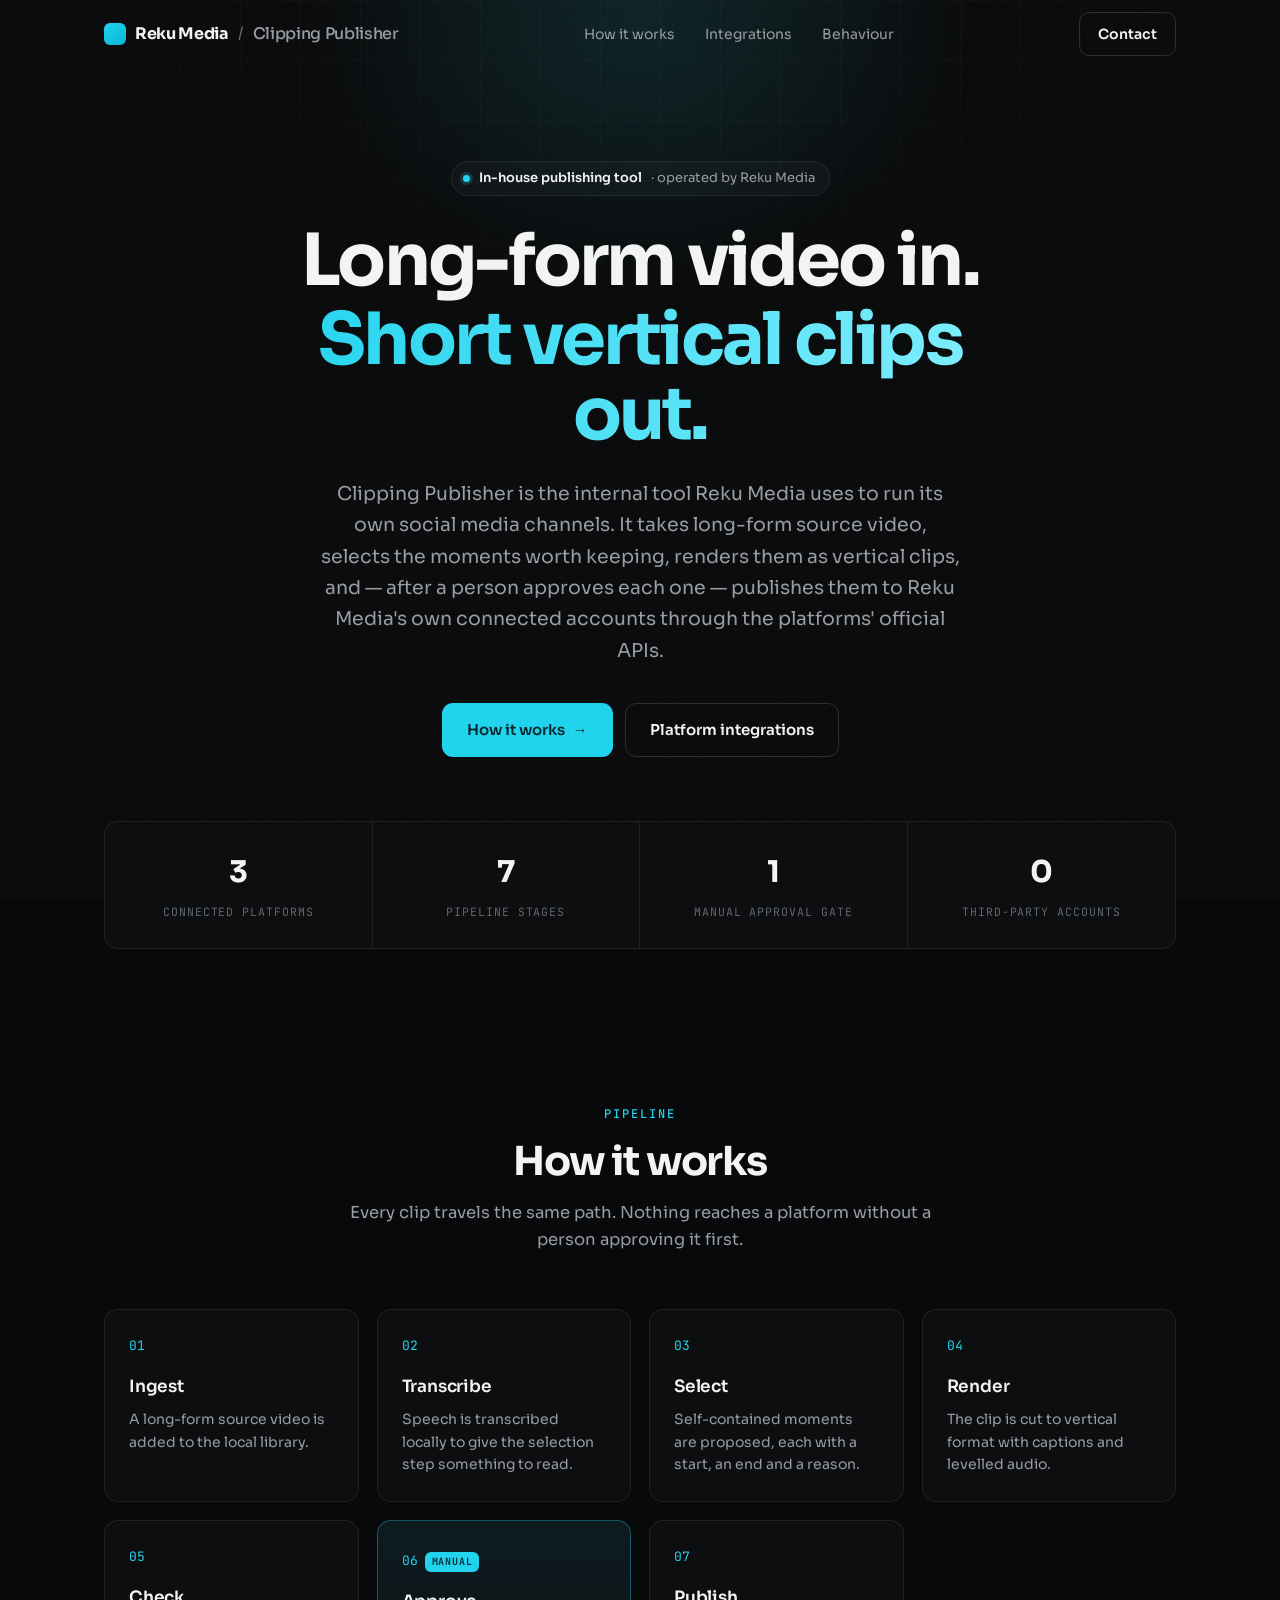
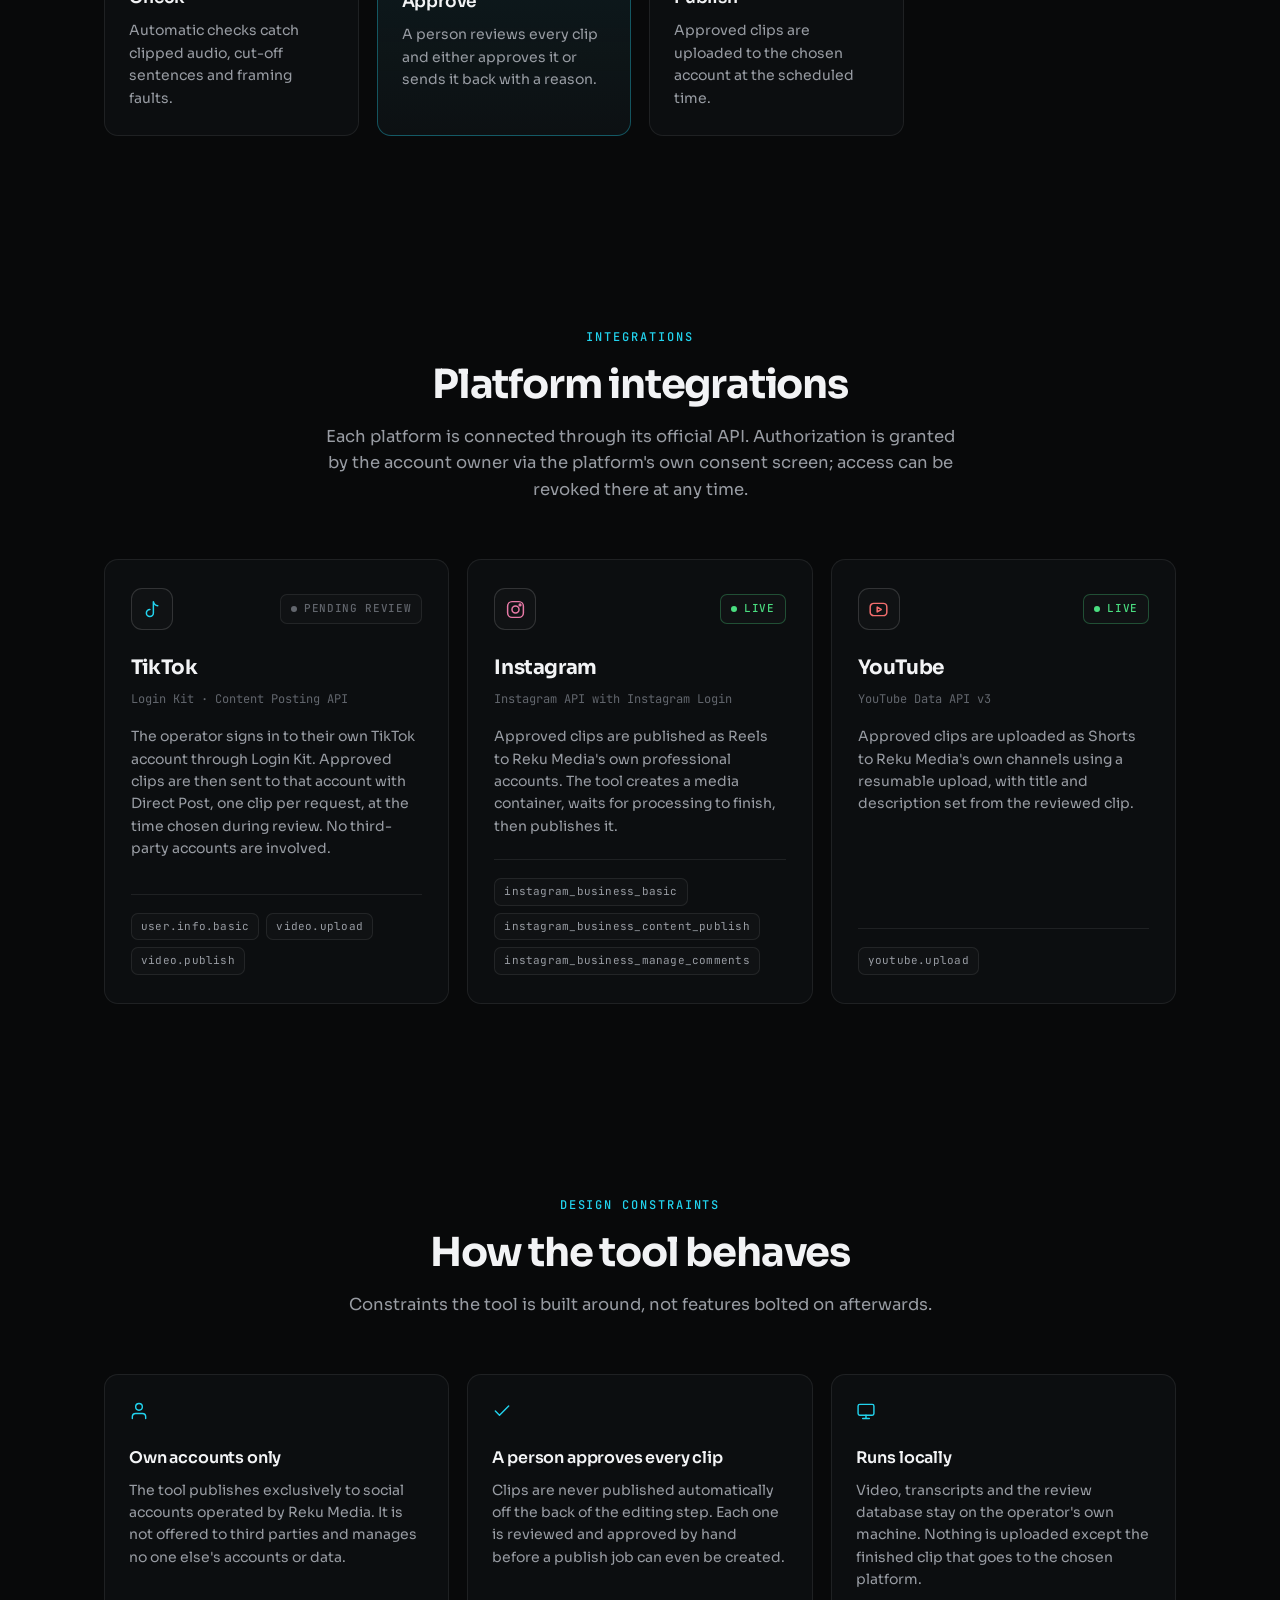
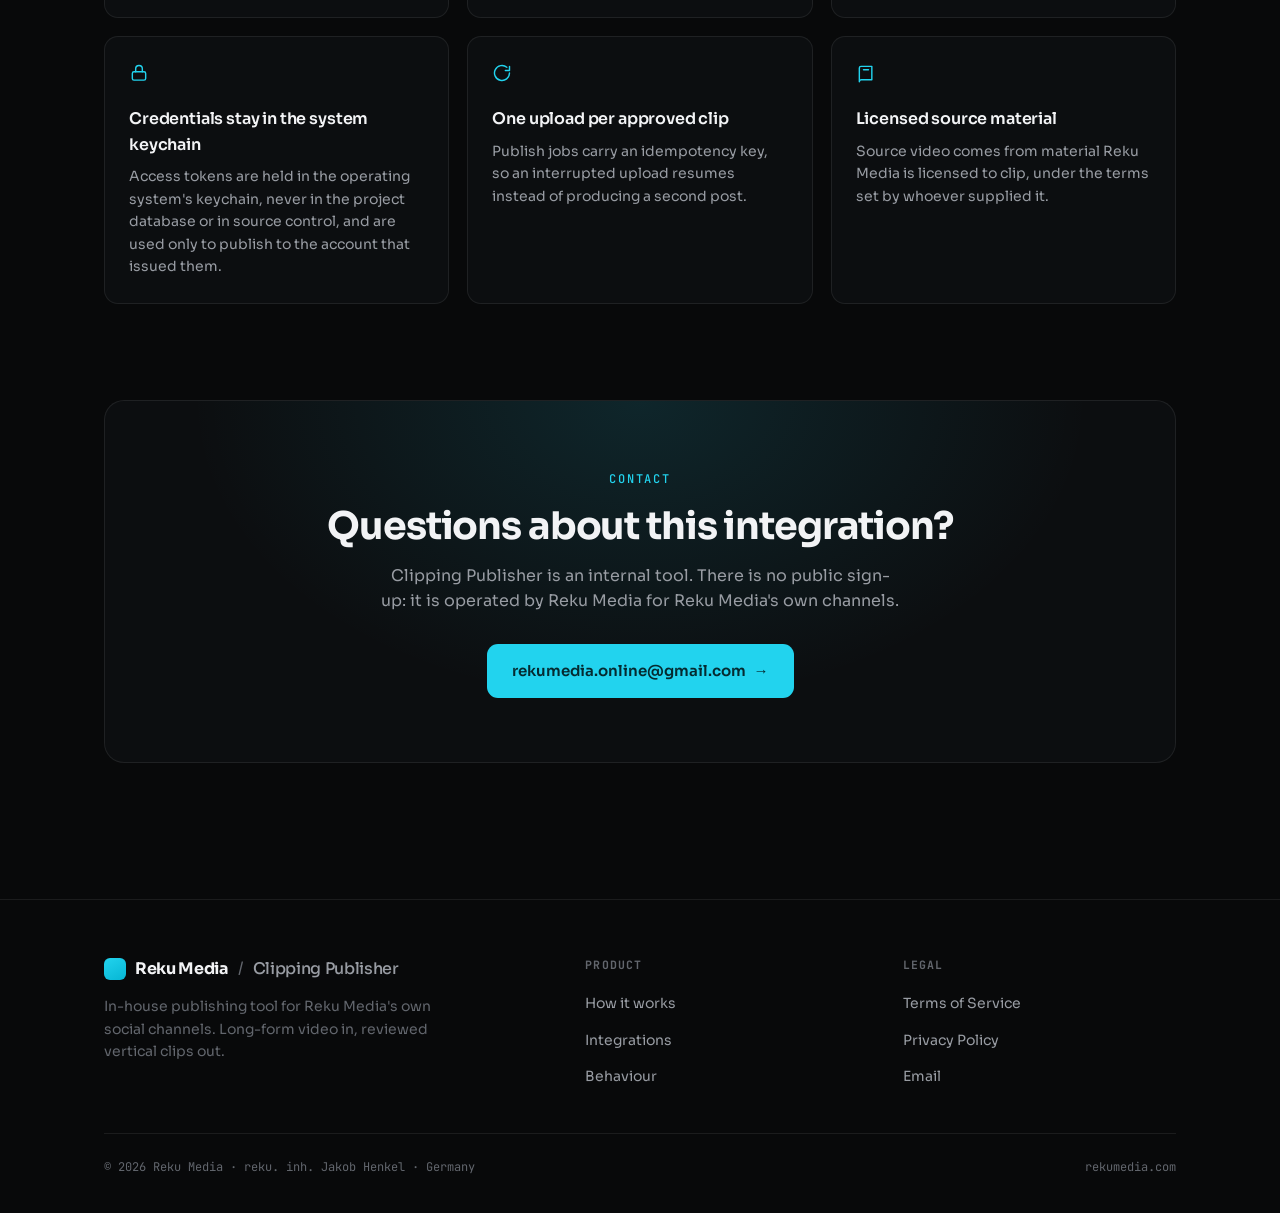
==== index.html @ 68116006 "Drop the letter from the brand mark The logo direction for the channel set is explicitly letterless;" ====
<!DOCTYPE html>
<html lang="en">
<head>
<meta charset="utf-8">
<meta name="viewport" content="width=device-width, initial-scale=1">
<title>Clipping Publisher — Reku Media</title>
<meta name="description" content="Clipping Publisher is the in-house publishing tool operated by Reku Media. It turns long-form source video into short vertical clips and publishes them to Reku Media's own connected social accounts through official platform APIs.">
<link rel="preconnect" href="https://fonts.googleapis.com">
<link rel="preconnect" href="https://fonts.gstatic.com" crossorigin>
<link href="https://fonts.googleapis.com/css2?family=Sora:wght@400;500;600;700;800&family=JetBrains+Mono:wght@400;500;600&display=swap" rel="stylesheet">
<style>
  :root {
    --bg: #08090a;
    --bg-1: #0c0e10;
    --bg-2: #111316;
    --line: rgba(255, 255, 255, 0.08);
    --line-2: rgba(255, 255, 255, 0.14);
    --text: #f2f3f5;
    --muted: #989ca3;
    --faint: #62666d;
    --accent: #22d3ee;
    --accent-2: #06b6d4;
    --tiktok: #22d3ee;
    --instagram: #e879a6;
    --youtube: #f26d6d;
    --r: 14px;
    --maxw: 1120px;
    --mono: "JetBrains Mono", ui-monospace, "SF Mono", monospace;
  }
  * { box-sizing: border-box; margin: 0; padding: 0; }
  html { scroll-behavior: smooth; -webkit-text-size-adjust: 100%; }
  body {
    font-family: "Sora", -apple-system, BlinkMacSystemFont, sans-serif;
    background: var(--bg);
    color: var(--text);
    line-height: 1.6;
    -webkit-font-smoothing: antialiased;
    -moz-osx-font-smoothing: grayscale;
    overflow-x: hidden;
  }
  a { color: inherit; text-decoration: none; }
  ::selection { background: rgba(34, 211, 238, 0.25); color: #fff; }

  /* ---- Ambient background layers ---- */
  .bg-wrap { position: fixed; inset: 0; z-index: 0; pointer-events: none; overflow: hidden; }
  .bg-grid {
    position: absolute; inset: 0;
    background-image:
      linear-gradient(rgba(255,255,255,0.025) 1px, transparent 1px),
      linear-gradient(90deg, rgba(255,255,255,0.025) 1px, transparent 1px);
    background-size: 60px 60px;
    -webkit-mask-image: radial-gradient(ellipse 75% 55% at 50% -5%, #000 35%, transparent 80%);
    mask-image: radial-gradient(ellipse 75% 55% at 50% -5%, #000 35%, transparent 80%);
  }
  .bg-glow {
    position: absolute; top: -340px; left: 50%; transform: translateX(-50%);
    width: 920px; height: 720px;
    background: radial-gradient(50% 50% at 50% 50%, rgba(34,211,238,0.13), transparent 70%);
    filter: blur(20px);
  }
  .bg-grain {
    position: absolute; inset: 0; opacity: 0.04; mix-blend-mode: overlay;
    background-size: 180px 180px;
    background-image: url("data:image/svg+xml,%3Csvg xmlns='http://www.w3.org/2000/svg' width='180' height='180'%3E%3Cfilter id='n'%3E%3CfeTurbulence type='fractalNoise' baseFrequency='0.8' numOctaves='2' stitchTiles='stitch'/%3E%3C/filter%3E%3Crect width='100%25' height='100%25' filter='url(%23n)'/%3E%3C/svg%3E");
  }

  .shell { position: relative; z-index: 1; }
  .container { max-width: var(--maxw); margin: 0 auto; padding: 0 24px; }

  /* ---- Mono label ---- */
  .eyebrow {
    font-family: var(--mono);
    font-size: 12px; font-weight: 500;
    letter-spacing: 0.16em; text-transform: uppercase;
    color: var(--accent);
  }

  /* ---- Nav ---- */
  header {
    position: sticky; top: 0; z-index: 50;
    border-bottom: 1px solid transparent;
    transition: background 0.25s ease, border-color 0.25s ease, backdrop-filter 0.25s ease;
  }
  header.scrolled {
    background: rgba(8, 9, 10, 0.72);
    backdrop-filter: blur(12px);
    border-bottom-color: var(--line);
  }
  .nav { display: flex; align-items: center; justify-content: space-between; height: 68px; }
  .brand { display: inline-flex; align-items: center; gap: 9px; font-weight: 700; font-size: 16px; letter-spacing: -0.02em; }
  .brand-mark {
    width: 22px; height: 22px; border-radius: 6px;
    background: linear-gradient(150deg, var(--accent), var(--accent-2));
    display: inline-block; flex: none;
  }
  .brand .sep { color: var(--faint); font-weight: 400; }
  .brand .tool { color: var(--muted); font-weight: 500; }
  .nav-links { display: flex; align-items: center; gap: 30px; }
  .nav-links a { font-size: 14px; color: var(--muted); transition: color 0.18s; }
  .nav-links a:hover { color: var(--text); }

  .btn {
    display: inline-flex; align-items: center; gap: 8px;
    font-family: inherit; font-size: 14px; font-weight: 600;
    padding: 10px 18px; border-radius: 10px; cursor: pointer;
    transition: transform 0.16s ease, background 0.18s ease, border-color 0.18s ease, color 0.18s;
    border: 1px solid transparent; white-space: nowrap;
  }
  .btn-primary { background: var(--accent); color: #052a30; }
  .btn-primary:hover { background: #3de3f5; transform: translateY(-1px); }
  .btn-primary:hover .arr { transform: translateX(3px); }
  .btn-ghost { background: transparent; color: var(--text); border-color: var(--line-2); }
  .btn-ghost:hover { background: rgba(255,255,255,0.04); border-color: rgba(255,255,255,0.24); }
  .btn-lg { padding: 14px 24px; font-size: 15px; border-radius: 11px; }
  .arr { transition: transform 0.18s ease; }

  /* ---- Hero ---- */
  .hero { padding: 92px 0 60px; text-align: center; }
  .hero-inner { max-width: 780px; margin: 0 auto; }
  .pill {
    display: inline-flex; align-items: center; gap: 9px;
    padding: 6px 14px 6px 11px; border-radius: 999px;
    border: 1px solid var(--line); background: rgba(255,255,255,0.025);
    font-size: 13px; color: var(--muted); margin-bottom: 28px;
  }
  .pill .dot {
    width: 7px; height: 7px; border-radius: 50%; background: var(--accent);
    box-shadow: 0 0 0 3px rgba(34,211,238,0.18);
  }
  .pill b { color: var(--text); font-weight: 600; }
  h1 {
    font-size: clamp(40px, 6.4vw, 72px);
    line-height: 1.04; letter-spacing: -0.04em;
    font-weight: 700; margin-bottom: 22px;
  }
  .hero-h1 .line { display: block; overflow: hidden; padding-bottom: 0.06em; }
  .hero-h1 .line-in {
    display: inline-block; transform: translateY(118%);
    animation: lineUp 0.95s cubic-bezier(0.2, 0.8, 0.2, 1) forwards;
  }
  .hero-h1 .line:nth-child(1) .line-in { animation-delay: 0.12s; }
  .hero-h1 .line:nth-child(2) .line-in { animation-delay: 0.28s; }
  @keyframes lineUp { from { transform: translateY(118%); } to { transform: translateY(0); } }
  h1 .accent {
    background: linear-gradient(100deg, #22d3ee 0%, #8ef2ff 50%, #22d3ee 100%);
    background-size: 220% 100%;
    -webkit-background-clip: text; background-clip: text;
    -webkit-text-fill-color: transparent; color: #22d3ee;
    animation: sheen 5.5s ease-in-out 1.1s infinite;
  }
  @keyframes sheen { 0%, 100% { background-position: 0% 50%; } 50% { background-position: 100% 50%; } }
  @media (prefers-reduced-motion: reduce) {
    .hero-h1 .line-in { transform: none; animation: none; }
    h1 .accent { animation: none; }
  }
  .lead {
    font-size: clamp(16px, 1.7vw, 19px); color: var(--muted);
    max-width: 640px; margin: 0 auto 36px; line-height: 1.65;
  }
  .hero-actions { display: flex; gap: 12px; justify-content: center; flex-wrap: wrap; }

  /* ---- Stats strip ---- */
  .stats {
    display: grid; grid-template-columns: repeat(4, 1fr);
    border: 1px solid var(--line); border-radius: var(--r);
    background: var(--bg-1); overflow: hidden; margin-top: 64px;
  }
  .stat { padding: 26px 22px; border-right: 1px solid var(--line); }
  .stat:last-child { border-right: none; }
  .stat-num { font-size: 30px; font-weight: 700; letter-spacing: -0.03em; }
  .stat-label { font-family: var(--mono); font-size: 11.5px; text-transform: uppercase; letter-spacing: 0.08em; color: var(--faint); margin-top: 7px; }

  /* ---- Section scaffold ---- */
  section { position: relative; }
  #how, #integrations, #behaviour { scroll-margin-top: 84px; }
  .sec { padding: 96px 0; }
  .sec-head { max-width: 640px; margin: 0 auto 56px; text-align: center; }
  .sec-head .eyebrow { display: block; margin-bottom: 16px; }
  .sec-head h2 { font-size: clamp(28px, 3.6vw, 40px); font-weight: 700; letter-spacing: -0.03em; line-height: 1.12; }
  .sec-head p { color: var(--muted); margin-top: 16px; font-size: 16.5px; line-height: 1.6; }

  /* ---- Steps ---- */
  .steps { display: grid; grid-template-columns: repeat(4, 1fr); gap: 18px; }
  .step {
    padding: 26px 24px; border: 1px solid var(--line);
    border-radius: var(--r); background: var(--bg-1);
    transition: border-color 0.25s ease, background 0.25s ease, transform 0.25s ease;
  }
  .step:hover { border-color: var(--line-2); background: var(--bg-2); transform: translateY(-3px); }
  .step-n { font-family: var(--mono); font-size: 13px; color: var(--accent); margin-bottom: 16px; }
  .step h3 { font-size: 17px; font-weight: 600; letter-spacing: -0.01em; margin-bottom: 8px; }
  .step p { font-size: 14px; color: var(--muted); line-height: 1.6; }
  .step.gate {
    border-color: rgba(34, 211, 238, 0.34);
    background: linear-gradient(180deg, rgba(34,211,238,0.07), rgba(34,211,238,0.01)), var(--bg-1);
  }
  .step.gate .step-n { display: inline-flex; align-items: center; gap: 7px; }
  .step.gate .step-n::after {
    content: "Manual"; font-size: 10px; letter-spacing: 0.08em; text-transform: uppercase;
    padding: 2px 7px; border-radius: 6px; color: #052a30; background: var(--accent); font-weight: 600;
  }

  /* ---- Integration cards ---- */
  .grid-3 { display: grid; grid-template-columns: repeat(3, 1fr); gap: 18px; }
  .card {
    position: relative; display: flex; flex-direction: column;
    padding: 28px 26px; border: 1px solid var(--line); border-radius: var(--r);
    background: var(--bg-1); overflow: hidden;
    transition: border-color 0.25s ease, transform 0.25s ease, background 0.25s ease;
  }
  .card::before {
    content: ""; position: absolute; inset: 0; opacity: 0;
    background: radial-gradient(420px circle at var(--mx, 50%) var(--my, 0%), var(--tint, rgba(34,211,238,0.12)), transparent 60%);
    transition: opacity 0.3s ease; pointer-events: none;
  }
  .card:hover { border-color: var(--line-2); transform: translateY(-3px); background: var(--bg-2); }
  .card:hover::before { opacity: 1; }
  .card > * { position: relative; z-index: 1; }
  .card-top { display: flex; align-items: center; justify-content: space-between; margin-bottom: 22px; }
  .card-icon {
    width: 42px; height: 42px; border-radius: 11px;
    display: inline-flex; align-items: center; justify-content: center;
    border: 1px solid var(--line-2); color: var(--ic, var(--accent));
    background: rgba(255,255,255,0.02);
  }
  .card-icon svg { width: 21px; height: 21px; }
  .status {
    font-family: var(--mono); font-size: 11px; font-weight: 500;
    letter-spacing: 0.06em; text-transform: uppercase;
    padding: 5px 10px; border-radius: 7px;
    border: 1px solid var(--line); background: rgba(255,255,255,0.02); color: var(--muted);
    display: inline-flex; align-items: center; gap: 7px;
  }
  .status .d { width: 6px; height: 6px; border-radius: 50%; background: currentColor; }
  .status.live { color: #4ade80; border-color: rgba(74, 222, 128, 0.3); }
  .status.pending { color: var(--faint); }
  .card h3 { font-size: 20px; font-weight: 700; letter-spacing: -0.02em; margin-bottom: 6px; }
  .card .api { font-family: var(--mono); font-size: 12px; color: var(--faint); margin-bottom: 16px; }
  .card p.desc { font-size: 14px; color: var(--muted); line-height: 1.6; margin-bottom: 22px; }
  .scopes { list-style: none; display: flex; flex-wrap: wrap; gap: 7px; margin-top: auto; padding-top: 18px; border-top: 1px solid var(--line); }
  .scopes li {
    font-family: var(--mono); font-size: 11px; letter-spacing: 0.02em;
    padding: 4px 9px; border-radius: 7px;
    border: 1px solid var(--line); background: rgba(255,255,255,0.02); color: var(--muted);
  }

  /* ---- Principles ---- */
  .principles { display: grid; grid-template-columns: repeat(3, 1fr); gap: 18px; }
  .principle {
    padding: 26px 24px; border: 1px solid var(--line);
    border-radius: var(--r); background: var(--bg-1);
    transition: border-color 0.25s ease, background 0.25s ease;
  }
  .principle:hover { border-color: var(--line-2); background: var(--bg-2); }
  .principle .pic { color: var(--accent); margin-bottom: 16px; display: block; }
  .principle .pic svg { width: 20px; height: 20px; }
  .principle h3 { font-size: 16px; font-weight: 600; letter-spacing: -0.01em; margin-bottom: 8px; }
  .principle p { font-size: 14px; color: var(--muted); line-height: 1.6; }

  /* ---- CTA ---- */
  .cta-band {
    position: relative; overflow: hidden; text-align: center;
    border: 1px solid var(--line); border-radius: 20px;
    background: var(--bg-1); padding: 64px 32px;
  }
  .cta-band::before {
    content: ""; position: absolute; inset: 0;
    background: radial-gradient(60% 120% at 50% 0%, rgba(34,211,238,0.12), transparent 70%);
    pointer-events: none;
  }
  .cta-band > * { position: relative; }
  .cta-band h2 { font-size: clamp(26px, 3.4vw, 38px); font-weight: 700; letter-spacing: -0.03em; line-height: 1.15; margin-bottom: 14px; }
  .cta-band p { color: var(--muted); max-width: 520px; margin: 0 auto 30px; font-size: 16px; }

  /* ---- Footer ---- */
  footer { border-top: 1px solid var(--line); margin-top: 40px; padding: 56px 0 36px; }
  .foot-grid { display: grid; grid-template-columns: 1.6fr 1fr 1fr; gap: 44px; }
  .foot-brand .brand { margin-bottom: 14px; }
  .foot-brand p { font-size: 14px; color: var(--faint); max-width: 340px; line-height: 1.6; }
  .foot-col h4 { font-family: var(--mono); font-size: 11.5px; text-transform: uppercase; letter-spacing: 0.1em; color: var(--faint); margin-bottom: 16px; }
  .foot-col ul { list-style: none; display: flex; flex-direction: column; gap: 11px; }
  .foot-col a { font-size: 14px; color: var(--muted); transition: color 0.18s; }
  .foot-col a:hover { color: var(--text); }
  .foot-bottom {
    margin-top: 44px; padding-top: 24px; border-top: 1px solid var(--line);
    display: flex; align-items: center; justify-content: space-between; flex-wrap: wrap; gap: 12px;
    font-family: var(--mono); font-size: 12px; color: var(--faint);
  }

  /* ---- Reveal ---- */
  .reveal { opacity: 0; transform: translateY(18px); transition: opacity 0.7s cubic-bezier(.2,.7,.2,1), transform 0.7s cubic-bezier(.2,.7,.2,1); }
  .reveal.in { opacity: 1; transform: none; }
  .d1 { transition-delay: 0.06s; } .d2 { transition-delay: 0.12s; } .d3 { transition-delay: 0.18s; } .d4 { transition-delay: 0.24s; }
  @media (prefers-reduced-motion: reduce) { .reveal { opacity: 1; transform: none; transition: none; } }

  /* ---- Responsive ---- */
  @media (max-width: 980px) {
    .steps { grid-template-columns: repeat(2, 1fr); }
    .principles { grid-template-columns: repeat(2, 1fr); }
  }
  @media (max-width: 900px) {
    .nav-links { display: none; }
    .grid-3 { grid-template-columns: 1fr; }
    .stats { grid-template-columns: repeat(2, 1fr); }
    .stat:nth-child(2) { border-right: none; }
    .stat:nth-child(1), .stat:nth-child(2) { border-bottom: 1px solid var(--line); }
    .foot-grid { grid-template-columns: 1fr 1fr; gap: 32px; }
    .foot-brand { grid-column: 1 / -1; }
  }
  @media (max-width: 620px) {
    .hero { padding: 64px 0 48px; }
    .sec { padding: 72px 0; }
    .steps, .principles { grid-template-columns: 1fr; }
    .stats { grid-template-columns: 1fr; }
    .stat { border-right: none; border-bottom: 1px solid var(--line); }
    .stat:last-child { border-bottom: none; }
    .foot-grid { grid-template-columns: 1fr; }
  }
</style>
</head>
<body>

<div class="bg-wrap">
  <div class="bg-grid"></div>
  <div class="bg-glow"></div>
  <div class="bg-grain"></div>
</div>

<div class="shell">

<header id="hdr">
  <div class="container nav">
    <a class="brand" href="/">
      <span class="brand-mark" aria-hidden="true"></span>
      Reku Media <span class="sep">/</span> <span class="tool">Clipping Publisher</span>
    </a>
    <nav class="nav-links">
      <a href="#how">How it works</a>
      <a href="#integrations">Integrations</a>
      <a href="#behaviour">Behaviour</a>
    </nav>
    <a class="btn btn-ghost" href="mailto:rekumedia.online@gmail.com">Contact</a>
  </div>
</header>

<main class="container">

  <section class="hero">
    <div class="hero-inner">
      <div class="pill">
        <span class="dot"></span>
        <b>In-house publishing tool</b> &middot; operated by Reku Media
      </div>
      <h1 class="hero-h1">
        <span class="line"><span class="line-in">Long-form video in.</span></span>
        <span class="line"><span class="line-in accent">Short vertical clips out.</span></span>
      </h1>
      <p class="lead">
        Clipping Publisher is the internal tool Reku Media uses to run its own social media
        channels. It takes long-form source video, selects the moments worth keeping, renders
        them as vertical clips, and — after a person approves each one — publishes them to
        Reku Media's own connected accounts through the platforms' official APIs.
      </p>
      <div class="hero-actions">
        <a class="btn btn-primary btn-lg" href="#how">How it works <span class="arr">&rarr;</span></a>
        <a class="btn btn-ghost btn-lg" href="#integrations">Platform integrations</a>
      </div>
    </div>

    <div class="stats reveal">
      <div class="stat">
        <div class="stat-num">3</div>
        <div class="stat-label">Connected platforms</div>
      </div>
      <div class="stat">
        <div class="stat-num">7</div>
        <div class="stat-label">Pipeline stages</div>
      </div>
      <div class="stat">
        <div class="stat-num">1</div>
        <div class="stat-label">Manual approval gate</div>
      </div>
      <div class="stat">
        <div class="stat-num">0</div>
        <div class="stat-label">Third-party accounts</div>
      </div>
    </div>
  </section>

  <section id="how" class="sec">
    <div class="sec-head reveal">
      <span class="eyebrow">Pipeline</span>
      <h2>How it works</h2>
      <p>Every clip travels the same path. Nothing reaches a platform without a person approving it first.</p>
    </div>
    <div class="steps">
      <div class="step reveal">
        <div class="step-n">01</div>
        <h3>Ingest</h3>
        <p>A long-form source video is added to the local library.</p>
      </div>
      <div class="step reveal d1">
        <div class="step-n">02</div>
        <h3>Transcribe</h3>
        <p>Speech is transcribed locally to give the selection step something to read.</p>
      </div>
      <div class="step reveal d2">
        <div class="step-n">03</div>
        <h3>Select</h3>
        <p>Self-contained moments are proposed, each with a start, an end and a reason.</p>
      </div>
      <div class="step reveal d3">
        <div class="step-n">04</div>
        <h3>Render</h3>
        <p>The clip is cut to vertical format with captions and levelled audio.</p>
      </div>
      <div class="step reveal">
        <div class="step-n">05</div>
        <h3>Check</h3>
        <p>Automatic checks catch clipped audio, cut-off sentences and framing faults.</p>
      </div>
      <div class="step gate reveal d1">
        <div class="step-n">06</div>
        <h3>Approve</h3>
        <p>A person reviews every clip and either approves it or sends it back with a reason.</p>
      </div>
      <div class="step reveal d2">
        <div class="step-n">07</div>
        <h3>Publish</h3>
        <p>Approved clips are uploaded to the chosen account at the scheduled time.</p>
      </div>
    </div>
  </section>

  <section id="integrations" class="sec">
    <div class="sec-head reveal">
      <span class="eyebrow">Integrations</span>
      <h2>Platform integrations</h2>
      <p>
        Each platform is connected through its official API. Authorization is granted by the
        account owner via the platform's own consent screen; access can be revoked there at any time.
      </p>
    </div>
    <div class="grid-3">

      <article class="card reveal" style="--tint: rgba(34,211,238,0.12); --ic: var(--tiktok);">
        <div class="card-top">
          <span class="card-icon">
            <svg viewBox="0 0 24 24" fill="none" stroke="currentColor" stroke-width="1.7" stroke-linecap="round" stroke-linejoin="round"><path d="M9 12a4 4 0 1 0 4 4V3c.6 2.6 2.6 4.5 5 4.7"/></svg>
          </span>
          <span class="status pending"><span class="d"></span>Pending review</span>
        </div>
        <h3>TikTok</h3>
        <div class="api">Login Kit · Content Posting API</div>
        <p class="desc">
          The operator signs in to their own TikTok account through Login Kit. Approved clips are
          then sent to that account with Direct Post, one clip per request, at the time chosen
          during review. No third-party accounts are involved.
        </p>
        <ul class="scopes">
          <li>user.info.basic</li>
          <li>video.upload</li>
          <li>video.publish</li>
        </ul>
      </article>

      <article class="card reveal d1" style="--tint: rgba(232,121,166,0.12); --ic: var(--instagram);">
        <div class="card-top">
          <span class="card-icon">
            <svg viewBox="0 0 24 24" fill="none" stroke="currentColor" stroke-width="1.7" stroke-linecap="round" stroke-linejoin="round"><rect x="3" y="3" width="18" height="18" rx="5"/><circle cx="12" cy="12" r="4"/><circle cx="17.2" cy="6.8" r="1"/></svg>
          </span>
          <span class="status live"><span class="d"></span>Live</span>
        </div>
        <h3>Instagram</h3>
        <div class="api">Instagram API with Instagram Login</div>
        <p class="desc">
          Approved clips are published as Reels to Reku Media's own professional accounts. The tool
          creates a media container, waits for processing to finish, then publishes it.
        </p>
        <ul class="scopes">
          <li>instagram_business_basic</li>
          <li>instagram_business_content_publish</li>
          <li>instagram_business_manage_comments</li>
        </ul>
      </article>

      <article class="card reveal d2" style="--tint: rgba(242,109,109,0.12); --ic: var(--youtube);">
        <div class="card-top">
          <span class="card-icon">
            <svg viewBox="0 0 24 24" fill="none" stroke="currentColor" stroke-width="1.7" stroke-linecap="round" stroke-linejoin="round"><rect x="2.5" y="5" width="19" height="14" rx="4"/><path d="M10.5 9.2v5.6l4.6-2.8z"/></svg>
          </span>
          <span class="status live"><span class="d"></span>Live</span>
        </div>
        <h3>YouTube</h3>
        <div class="api">YouTube Data API v3</div>
        <p class="desc">
          Approved clips are uploaded as Shorts to Reku Media's own channels using a resumable
          upload, with title and description set from the reviewed clip.
        </p>
        <ul class="scopes">
          <li>youtube.upload</li>
        </ul>
      </article>

    </div>
  </section>

  <section id="behaviour" class="sec">
    <div class="sec-head reveal">
      <span class="eyebrow">Design constraints</span>
      <h2>How the tool behaves</h2>
      <p>Constraints the tool is built around, not features bolted on afterwards.</p>
    </div>
    <div class="principles">

      <div class="principle reveal">
        <span class="pic"><svg viewBox="0 0 24 24" fill="none" stroke="currentColor" stroke-width="1.7" stroke-linecap="round" stroke-linejoin="round"><path d="M20 21v-2a4 4 0 0 0-4-4H8a4 4 0 0 0-4 4v2"/><circle cx="12" cy="7" r="4"/></svg></span>
        <h3>Own accounts only</h3>
        <p>The tool publishes exclusively to social accounts operated by Reku Media. It is not offered to third parties and manages no one else's accounts or data.</p>
      </div>

      <div class="principle reveal d1">
        <span class="pic"><svg viewBox="0 0 24 24" fill="none" stroke="currentColor" stroke-width="1.7" stroke-linecap="round" stroke-linejoin="round"><path d="M20 6 9 17l-5-5"/></svg></span>
        <h3>A person approves every clip</h3>
        <p>Clips are never published automatically off the back of the editing step. Each one is reviewed and approved by hand before a publish job can even be created.</p>
      </div>

      <div class="principle reveal d2">
        <span class="pic"><svg viewBox="0 0 24 24" fill="none" stroke="currentColor" stroke-width="1.7" stroke-linecap="round" stroke-linejoin="round"><rect x="2.5" y="4" width="19" height="13" rx="2"/><path d="M8 21h8M12 17v4"/></svg></span>
        <h3>Runs locally</h3>
        <p>Video, transcripts and the review database stay on the operator's own machine. Nothing is uploaded except the finished clip that goes to the chosen platform.</p>
      </div>

      <div class="principle reveal">
        <span class="pic"><svg viewBox="0 0 24 24" fill="none" stroke="currentColor" stroke-width="1.7" stroke-linecap="round" stroke-linejoin="round"><rect x="4" y="10.5" width="16" height="10" rx="2"/><path d="M8 10.5V7a4 4 0 0 1 8 0v3.5"/></svg></span>
        <h3>Credentials stay in the system keychain</h3>
        <p>Access tokens are held in the operating system's keychain, never in the project database or in source control, and are used only to publish to the account that issued them.</p>
      </div>

      <div class="principle reveal d1">
        <span class="pic"><svg viewBox="0 0 24 24" fill="none" stroke="currentColor" stroke-width="1.7" stroke-linecap="round" stroke-linejoin="round"><path d="M21 12a9 9 0 1 1-3.2-6.9"/><path d="M21 4v5h-5"/></svg></span>
        <h3>One upload per approved clip</h3>
        <p>Publish jobs carry an idempotency key, so an interrupted upload resumes instead of producing a second post.</p>
      </div>

      <div class="principle reveal d2">
        <span class="pic"><svg viewBox="0 0 24 24" fill="none" stroke="currentColor" stroke-width="1.7" stroke-linecap="round" stroke-linejoin="round"><path d="M4 19.5V6a2 2 0 0 1 2-2h13v16H6.5A2.5 2.5 0 0 0 4 22.5z"/><path d="M9 8h6"/></svg></span>
        <h3>Licensed source material</h3>
        <p>Source video comes from material Reku Media is licensed to clip, under the terms set by whoever supplied it.</p>
      </div>

    </div>
  </section>

  <section class="sec" style="padding-top: 0;">
    <div class="cta-band reveal">
      <span class="eyebrow">Contact</span>
      <h2 style="margin-top:14px;">Questions about this integration?</h2>
      <p>
        Clipping Publisher is an internal tool. There is no public sign-up: it is operated by
        Reku Media for Reku Media's own channels.
      </p>
      <a class="btn btn-primary btn-lg" href="mailto:rekumedia.online@gmail.com">
        rekumedia.online@gmail.com <span class="arr">&rarr;</span>
      </a>
    </div>
  </section>

</main>

<footer>
  <div class="container">
    <div class="foot-grid">
      <div class="foot-brand">
        <a class="brand" href="/">
          <span class="brand-mark" aria-hidden="true"></span>
          Reku Media <span class="sep">/</span> <span class="tool">Clipping Publisher</span>
        </a>
        <p>
          In-house publishing tool for Reku Media's own social channels. Long-form video in,
          reviewed vertical clips out.
        </p>
      </div>
      <div class="foot-col">
        <h4>Product</h4>
        <ul>
          <li><a href="#how">How it works</a></li>
          <li><a href="#integrations">Integrations</a></li>
          <li><a href="#behaviour">Behaviour</a></li>
        </ul>
      </div>
      <div class="foot-col">
        <h4>Legal</h4>
        <ul>
          <li><a href="https://rekumedia.com/terms">Terms of Service</a></li>
          <li><a href="https://rekumedia.com/privacy">Privacy Policy</a></li>
          <li><a href="mailto:rekumedia.online@gmail.com">Email</a></li>
        </ul>
      </div>
    </div>
    <div class="foot-bottom">
      <span>© 2026 Reku Media · reku. inh. Jakob Henkel · Germany</span>
      <span>rekumedia.com</span>
    </div>
  </div>
</footer>

</div>

<script>
  // sticky header state
  var hdr = document.getElementById('hdr');
  var onScroll = function () {
    if (window.scrollY > 8) { hdr.classList.add('scrolled'); }
    else { hdr.classList.remove('scrolled'); }
  };
  onScroll();
  window.addEventListener('scroll', onScroll, { passive: true });

  // reveal on enter
  var items = document.querySelectorAll('.reveal');
  if ('IntersectionObserver' in window) {
    var io = new IntersectionObserver(function (entries) {
      entries.forEach(function (e) {
        if (e.isIntersecting) { e.target.classList.add('in'); io.unobserve(e.target); }
      });
    }, { rootMargin: '0px 0px -10% 0px', threshold: 0.08 });
    items.forEach(function (el) { io.observe(el); });
  } else {
    items.forEach(function (el) { el.classList.add('in'); });
  }

  // pointer-tracked card tint
  document.querySelectorAll('.card').forEach(function (card) {
    card.addEventListener('pointermove', function (ev) {
      var r = card.getBoundingClientRect();
      card.style.setProperty('--mx', (ev.clientX - r.left) + 'px');
      card.style.setProperty('--my', (ev.clientY - r.top) + 'px');
    });
  });
</script>

</body>
</html>
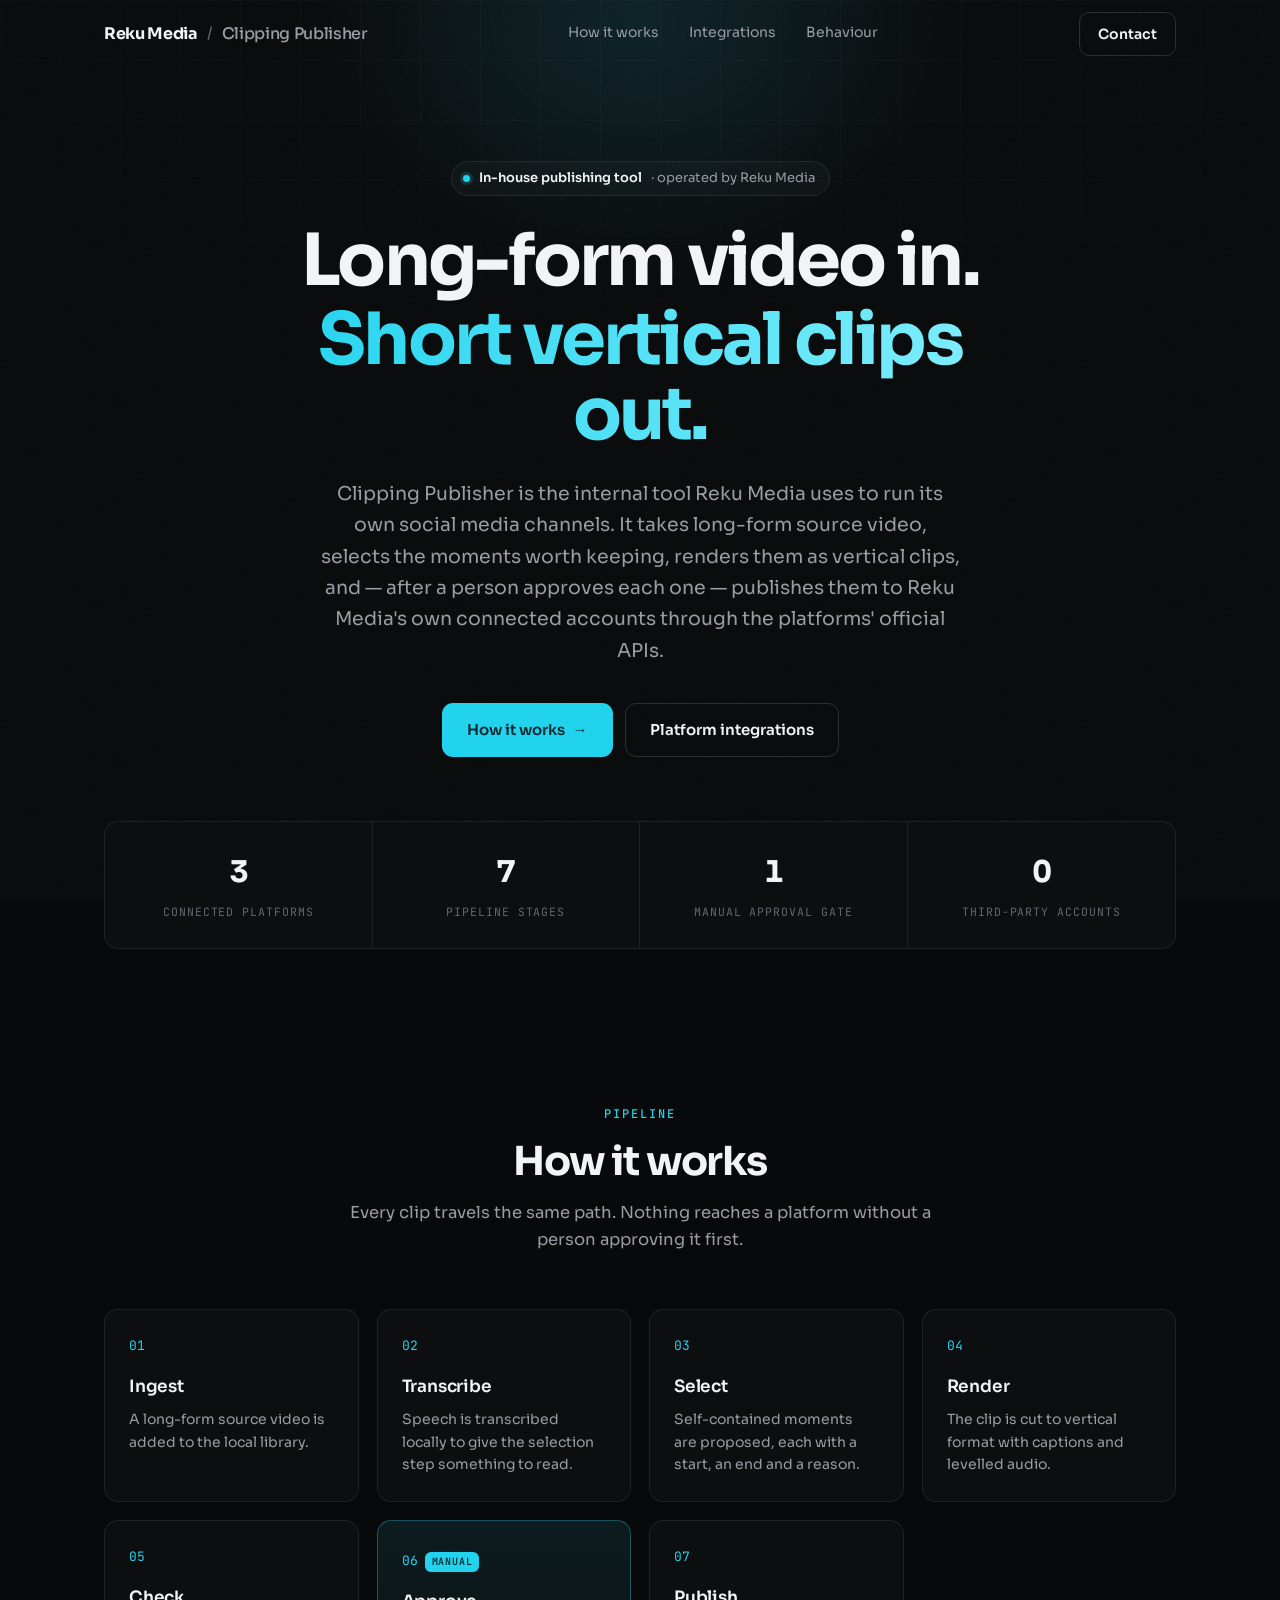
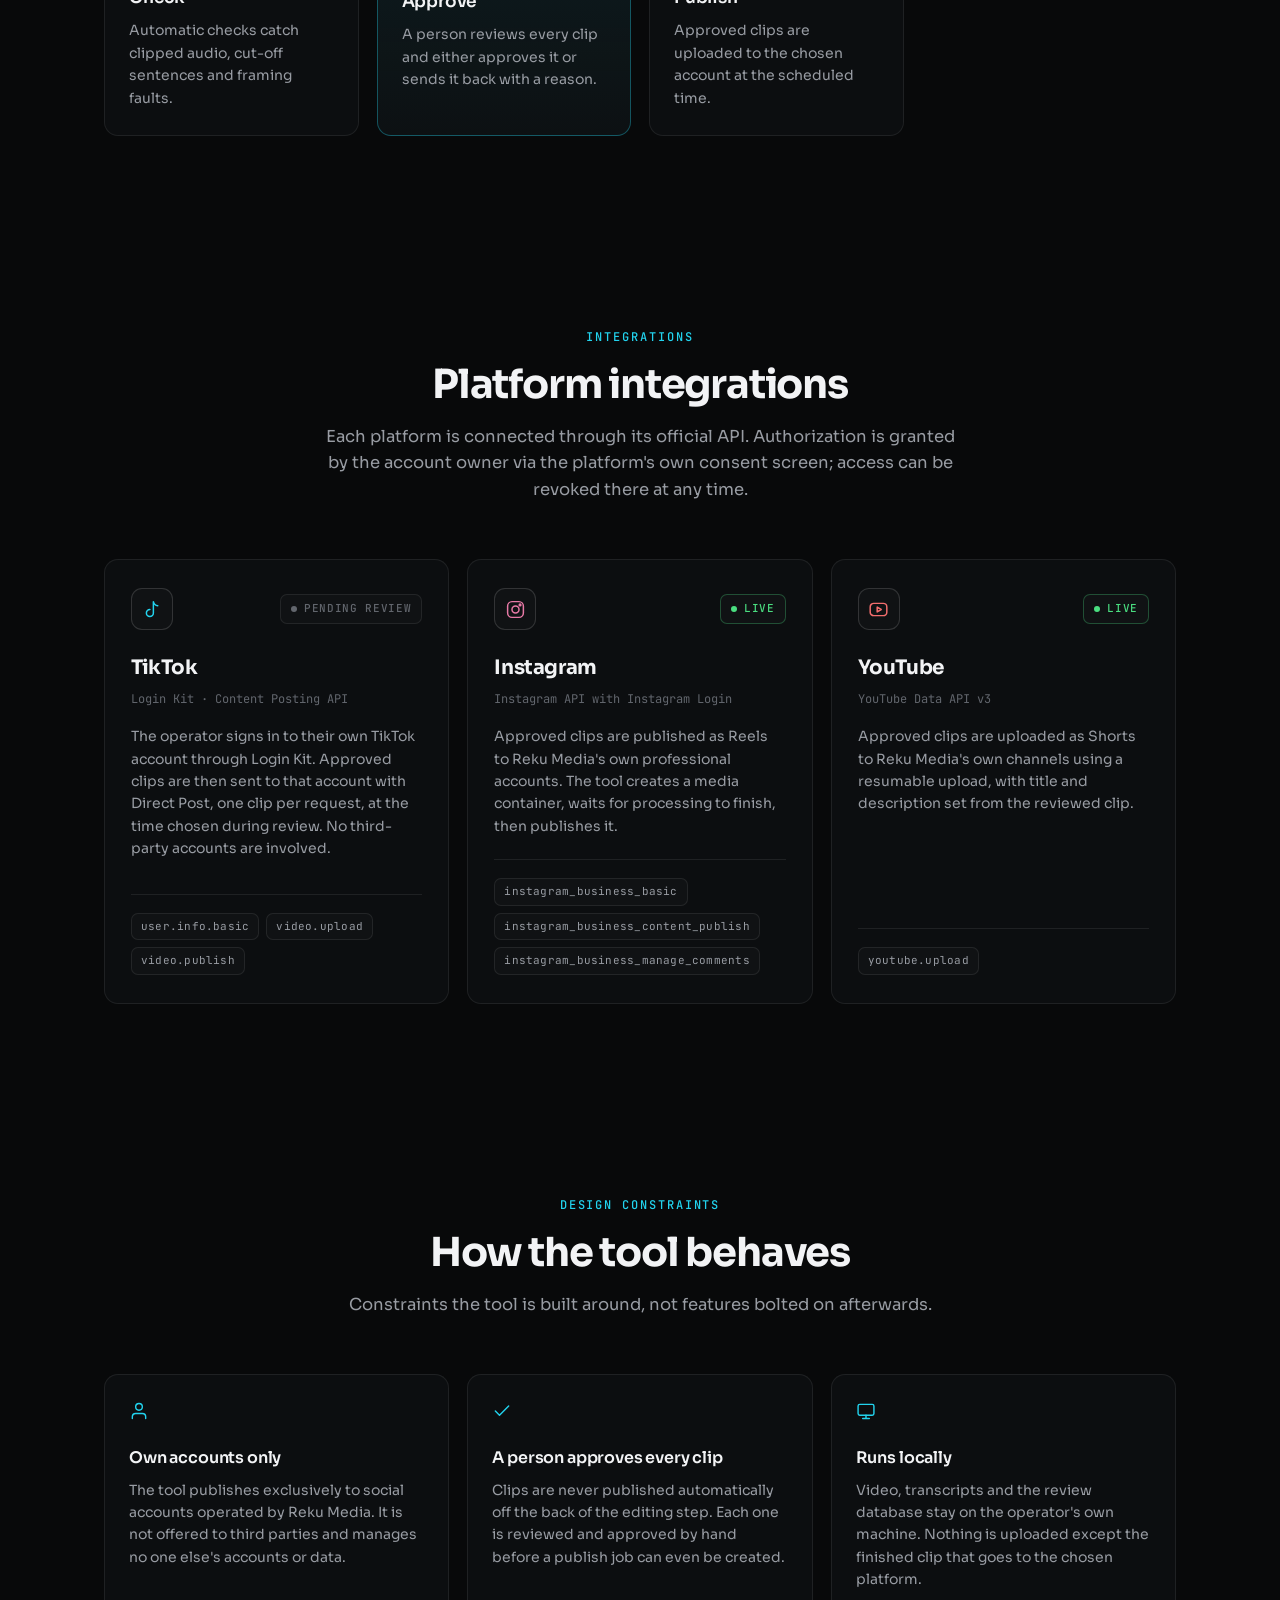
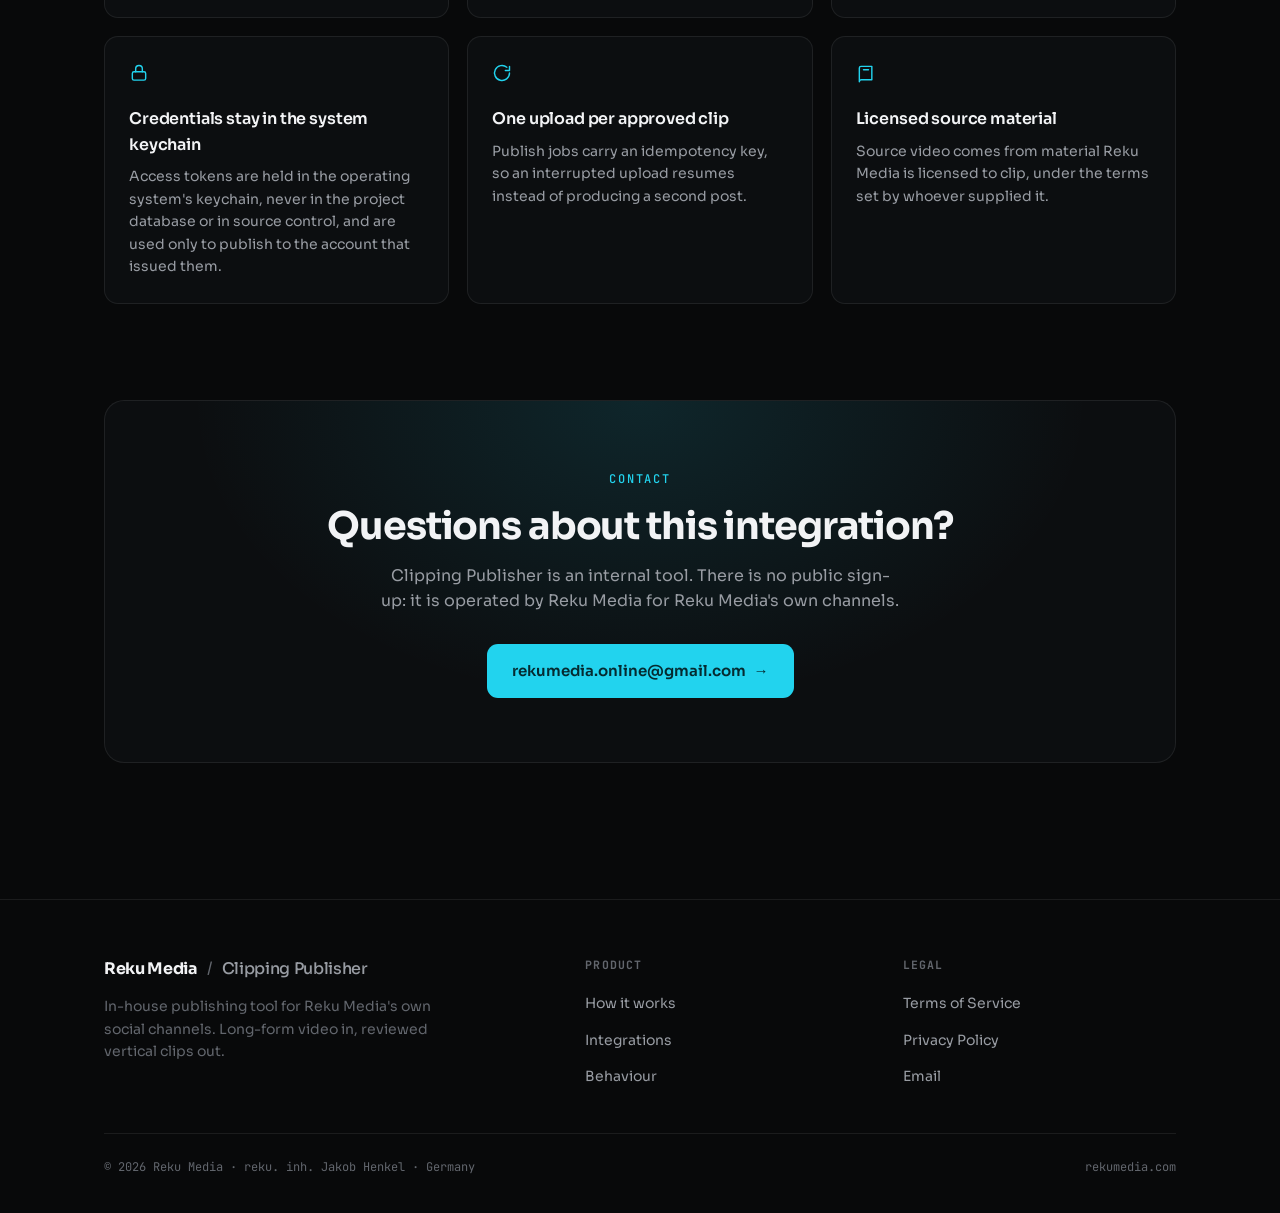
==== commit 398eb7c0: "Drop the brand mark, give the page some movement The square goes with the letter; the wordmark carri" ====
--- a/index.html
+++ b/index.html
@@ -57,11 +57,24 @@
     width: 920px; height: 720px;
     background: radial-gradient(50% 50% at 50% 50%, rgba(34,211,238,0.13), transparent 70%);
     filter: blur(20px);
+    animation: drift 22s ease-in-out infinite;
+  }
+  @keyframes drift {
+    0%, 100% { transform: translateX(-50%) translateY(0) scale(1); opacity: 1; }
+    50%      { transform: translateX(-46%) translateY(26px) scale(1.06); opacity: 0.82; }
   }
   .bg-grain {
     position: absolute; inset: 0; opacity: 0.04; mix-blend-mode: overlay;
     background-size: 180px 180px;
     background-image: url("data:image/svg+xml,%3Csvg xmlns='http://www.w3.org/2000/svg' width='180' height='180'%3E%3Cfilter id='n'%3E%3CfeTurbulence type='fractalNoise' baseFrequency='0.8' numOctaves='2' stitchTiles='stitch'/%3E%3C/filter%3E%3Crect width='100%25' height='100%25' filter='url(%23n)'/%3E%3C/svg%3E");
+  }
+
+  /* ---- Scroll progress ---- */
+  .progress {
+    position: fixed; top: 0; left: 0; height: 2px; width: 100%;
+    transform: scaleX(0); transform-origin: left; z-index: 60;
+    background: linear-gradient(90deg, var(--accent-2), var(--accent));
+    will-change: transform;
   }
 
   .shell { position: relative; z-index: 1; }
@@ -88,16 +101,20 @@
   }
   .nav { display: flex; align-items: center; justify-content: space-between; height: 68px; }
   .brand { display: inline-flex; align-items: center; gap: 9px; font-weight: 700; font-size: 16px; letter-spacing: -0.02em; }
-  .brand-mark {
-    width: 22px; height: 22px; border-radius: 6px;
-    background: linear-gradient(150deg, var(--accent), var(--accent-2));
-    display: inline-block; flex: none;
-  }
   .brand .sep { color: var(--faint); font-weight: 400; }
   .brand .tool { color: var(--muted); font-weight: 500; }
   .nav-links { display: flex; align-items: center; gap: 30px; }
-  .nav-links a { font-size: 14px; color: var(--muted); transition: color 0.18s; }
+  .nav-links a {
+    position: relative; font-size: 14px; color: var(--muted); transition: color 0.18s;
+    padding-bottom: 3px;
+  }
+  .nav-links a::after {
+    content: ""; position: absolute; left: 0; bottom: 0; height: 1px; width: 100%;
+    background: var(--accent); transform: scaleX(0); transform-origin: right;
+    transition: transform 0.28s cubic-bezier(.2,.7,.2,1);
+  }
   .nav-links a:hover { color: var(--text); }
+  .nav-links a:hover::after { transform: scaleX(1); transform-origin: left; }
 
   .btn {
     display: inline-flex; align-items: center; gap: 8px;
@@ -159,6 +176,12 @@
   }
   .hero-actions { display: flex; gap: 12px; justify-content: center; flex-wrap: wrap; }
 
+  /* ---- Hero entrance stagger ---- */
+  .fade-up { opacity: 0; transform: translateY(14px); animation: fadeUp 0.8s cubic-bezier(.2,.7,.2,1) forwards; }
+  .fu1 { animation-delay: 0.05s; } .fu2 { animation-delay: 0.42s; }
+  .fu3 { animation-delay: 0.52s; } .fu4 { animation-delay: 0.62s; }
+  @keyframes fadeUp { to { opacity: 1; transform: none; } }
+
   /* ---- Stats strip ---- */
   .stats {
     display: grid; grid-template-columns: repeat(4, 1fr);
@@ -167,7 +190,7 @@
   }
   .stat { padding: 26px 22px; border-right: 1px solid var(--line); }
   .stat:last-child { border-right: none; }
-  .stat-num { font-size: 30px; font-weight: 700; letter-spacing: -0.03em; }
+  .stat-num { font-size: 30px; font-weight: 700; letter-spacing: -0.03em; font-variant-numeric: tabular-nums; }
   .stat-label { font-family: var(--mono); font-size: 11.5px; text-transform: uppercase; letter-spacing: 0.08em; color: var(--faint); margin-top: 7px; }
 
   /* ---- Section scaffold ---- */
@@ -291,7 +314,12 @@
   .reveal { opacity: 0; transform: translateY(18px); transition: opacity 0.7s cubic-bezier(.2,.7,.2,1), transform 0.7s cubic-bezier(.2,.7,.2,1); }
   .reveal.in { opacity: 1; transform: none; }
   .d1 { transition-delay: 0.06s; } .d2 { transition-delay: 0.12s; } .d3 { transition-delay: 0.18s; } .d4 { transition-delay: 0.24s; }
-  @media (prefers-reduced-motion: reduce) { .reveal { opacity: 1; transform: none; transition: none; } }
+  @media (prefers-reduced-motion: reduce) {
+    .reveal { opacity: 1; transform: none; transition: none; }
+    .fade-up { opacity: 1; transform: none; animation: none; }
+    .bg-glow { animation: none; }
+    .progress { display: none; }
+  }
 
   /* ---- Responsive ---- */
   @media (max-width: 980px) {
@@ -320,6 +348,8 @@
 </head>
 <body>
 
+<div class="progress" id="prog" aria-hidden="true"></div>
+
 <div class="bg-wrap">
   <div class="bg-grid"></div>
   <div class="bg-glow"></div>
@@ -331,7 +361,6 @@
 <header id="hdr">
   <div class="container nav">
     <a class="brand" href="/">
-      <span class="brand-mark" aria-hidden="true"></span>
       Reku Media <span class="sep">/</span> <span class="tool">Clipping Publisher</span>
     </a>
     <nav class="nav-links">
@@ -347,7 +376,7 @@
 
   <section class="hero">
     <div class="hero-inner">
-      <div class="pill">
+      <div class="pill fade-up fu1">
         <span class="dot"></span>
         <b>In-house publishing tool</b> &middot; operated by Reku Media
       </div>
@@ -355,13 +384,13 @@
         <span class="line"><span class="line-in">Long-form video in.</span></span>
         <span class="line"><span class="line-in accent">Short vertical clips out.</span></span>
       </h1>
-      <p class="lead">
+      <p class="lead fade-up fu2">
         Clipping Publisher is the internal tool Reku Media uses to run its own social media
         channels. It takes long-form source video, selects the moments worth keeping, renders
         them as vertical clips, and — after a person approves each one — publishes them to
         Reku Media's own connected accounts through the platforms' official APIs.
       </p>
-      <div class="hero-actions">
+      <div class="hero-actions fade-up fu3">
         <a class="btn btn-primary btn-lg" href="#how">How it works <span class="arr">&rarr;</span></a>
         <a class="btn btn-ghost btn-lg" href="#integrations">Platform integrations</a>
       </div>
@@ -369,19 +398,19 @@
 
     <div class="stats reveal">
       <div class="stat">
-        <div class="stat-num">3</div>
+        <div class="stat-num" data-count="3">0</div>
         <div class="stat-label">Connected platforms</div>
       </div>
       <div class="stat">
-        <div class="stat-num">7</div>
+        <div class="stat-num" data-count="7">0</div>
         <div class="stat-label">Pipeline stages</div>
       </div>
       <div class="stat">
-        <div class="stat-num">1</div>
+        <div class="stat-num" data-count="1">0</div>
         <div class="stat-label">Manual approval gate</div>
       </div>
       <div class="stat">
-        <div class="stat-num">0</div>
+        <div class="stat-num" data-count="0">0</div>
         <div class="stat-label">Third-party accounts</div>
       </div>
     </div>
@@ -573,8 +602,7 @@
     <div class="foot-grid">
       <div class="foot-brand">
         <a class="brand" href="/">
-          <span class="brand-mark" aria-hidden="true"></span>
-          Reku Media <span class="sep">/</span> <span class="tool">Clipping Publisher</span>
+              Reku Media <span class="sep">/</span> <span class="tool">Clipping Publisher</span>
         </a>
         <p>
           In-house publishing tool for Reku Media's own social channels. Long-form video in,
@@ -608,11 +636,18 @@
 </div>
 
 <script>
-  // sticky header state
+  var reduced = window.matchMedia('(prefers-reduced-motion: reduce)').matches;
+
+  // sticky header state + scroll progress
   var hdr = document.getElementById('hdr');
+  var prog = document.getElementById('prog');
   var onScroll = function () {
     if (window.scrollY > 8) { hdr.classList.add('scrolled'); }
     else { hdr.classList.remove('scrolled'); }
+    if (prog) {
+      var max = document.documentElement.scrollHeight - window.innerHeight;
+      prog.style.transform = 'scaleX(' + (max > 0 ? window.scrollY / max : 0) + ')';
+    }
   };
   onScroll();
   window.addEventListener('scroll', onScroll, { passive: true });
@@ -630,6 +665,34 @@
     items.forEach(function (el) { el.classList.add('in'); });
   }
 
+  // count up the stat figures once the strip is on screen
+  var counted = false;
+  var runCount = function () {
+    if (counted) { return; }
+    counted = true;
+    document.querySelectorAll('.stat-num[data-count]').forEach(function (el) {
+      var target = parseInt(el.getAttribute('data-count'), 10) || 0;
+      if (reduced || target === 0) { el.textContent = String(target); return; }
+      var dur = 900, t0 = performance.now();
+      var tick = function (now) {
+        var k = Math.min(1, (now - t0) / dur);
+        var eased = 1 - Math.pow(1 - k, 3);
+        el.textContent = String(Math.round(target * eased));
+        if (k < 1) { requestAnimationFrame(tick); }
+      };
+      requestAnimationFrame(tick);
+    });
+  };
+  var strip = document.querySelector('.stats');
+  if (strip && 'IntersectionObserver' in window) {
+    var so = new IntersectionObserver(function (entries) {
+      entries.forEach(function (e) { if (e.isIntersecting) { runCount(); so.disconnect(); } });
+    }, { threshold: 0.35 });
+    so.observe(strip);
+  } else {
+    runCount();
+  }
+
   // pointer-tracked card tint
   document.querySelectorAll('.card').forEach(function (card) {
     card.addEventListener('pointermove', function (ev) {
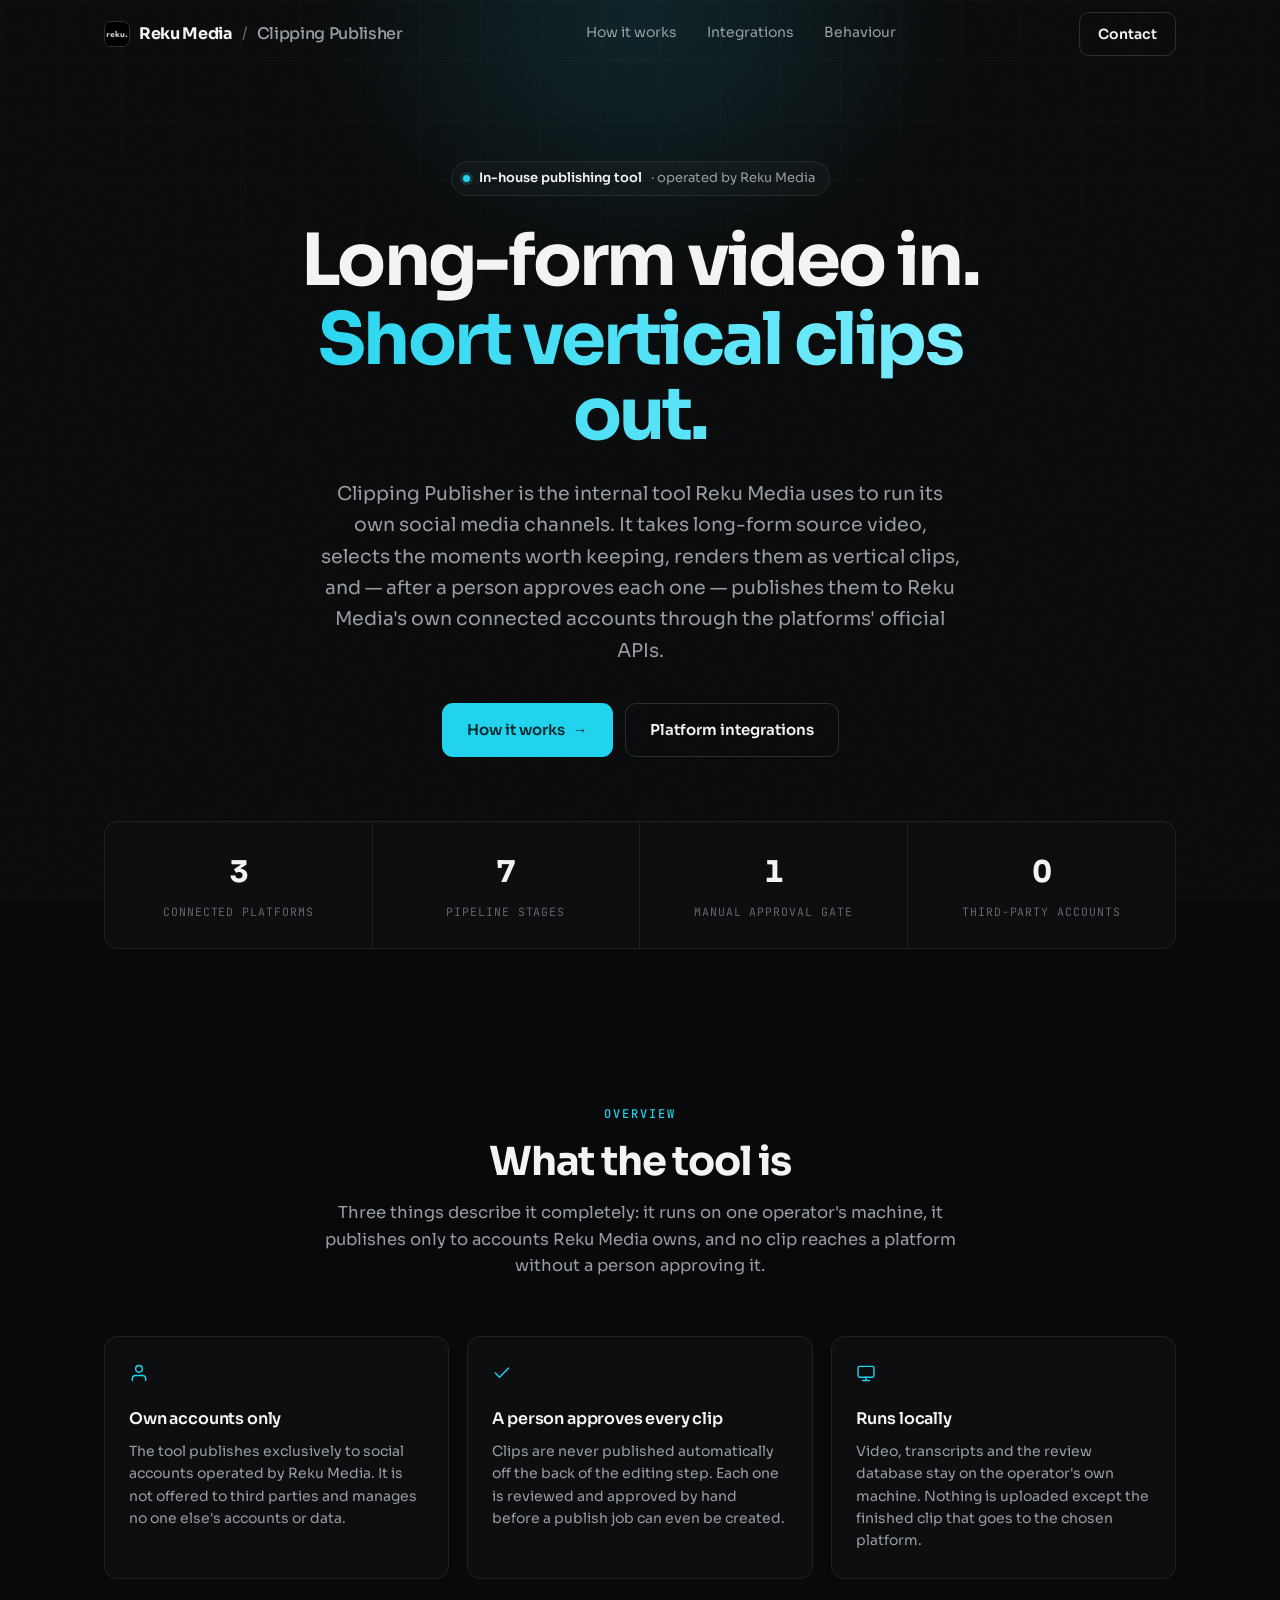
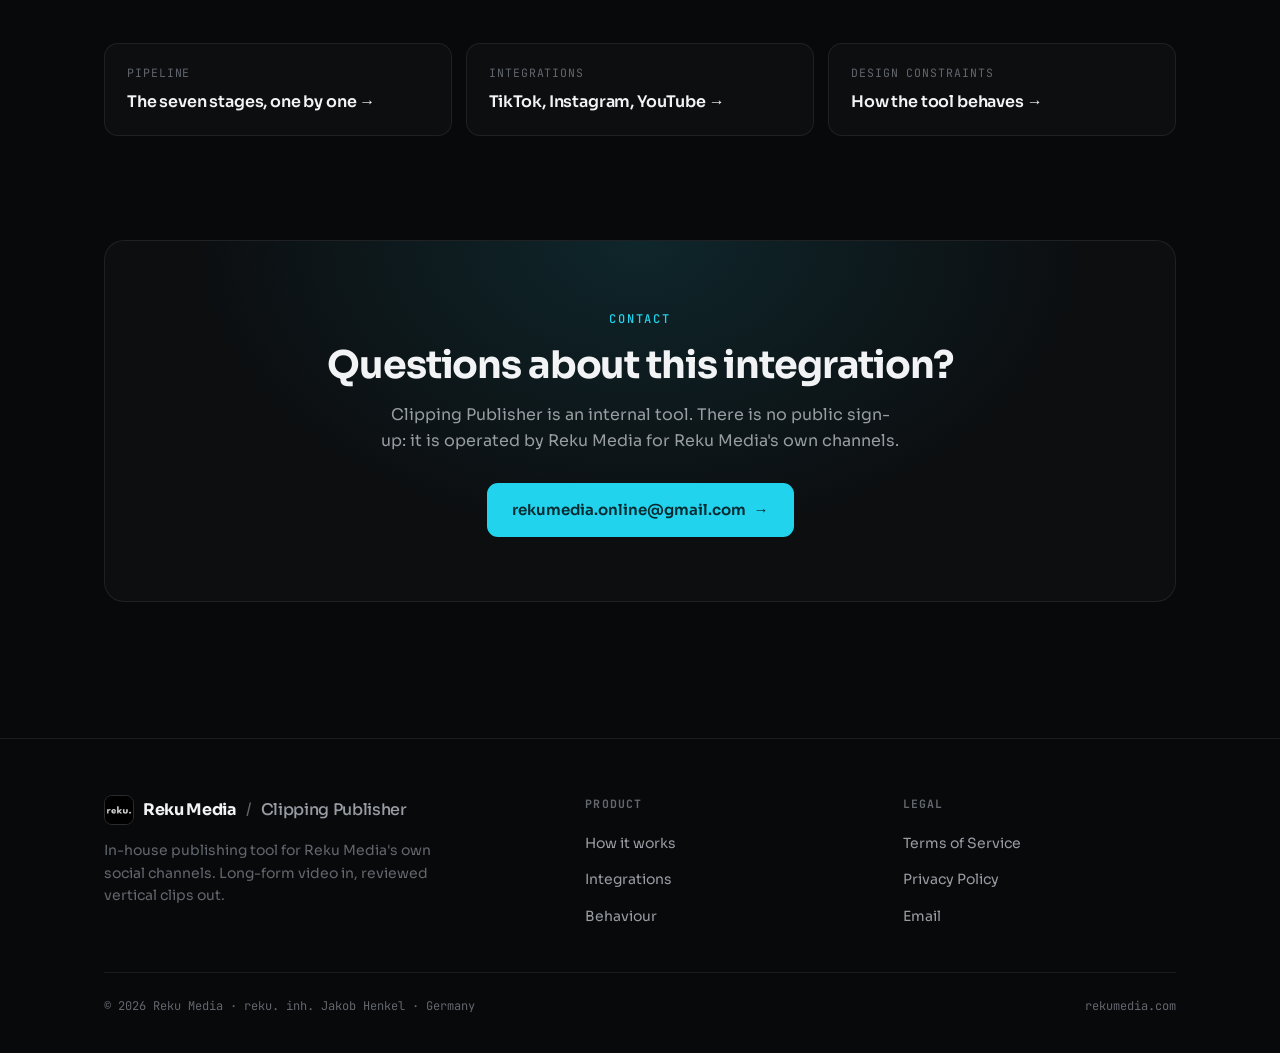
==== commit 55661c40: "feat: echte Unterseiten, Markenzeichen und TikTok-Callback Die TikTok-App-Review hat am 12.08. drei " ====
--- a/index.html
+++ b/index.html
@@ -5,346 +5,14 @@
 <meta name="viewport" content="width=device-width, initial-scale=1">
 <title>Clipping Publisher — Reku Media</title>
 <meta name="description" content="Clipping Publisher is the in-house publishing tool operated by Reku Media. It turns long-form source video into short vertical clips and publishes them to Reku Media's own connected social accounts through official platform APIs.">
+<link rel="icon" href="/assets/favicon-32.png" sizes="32x32">
+<link rel="icon" href="/assets/favicon-16.png" sizes="16x16">
+<link rel="apple-touch-icon" href="/assets/apple-touch-icon.png">
 <link rel="preconnect" href="https://fonts.googleapis.com">
 <link rel="preconnect" href="https://fonts.gstatic.com" crossorigin>
 <link href="https://fonts.googleapis.com/css2?family=Sora:wght@400;500;600;700;800&family=JetBrains+Mono:wght@400;500;600&display=swap" rel="stylesheet">
-<style>
-  :root {
-    --bg: #08090a;
-    --bg-1: #0c0e10;
-    --bg-2: #111316;
-    --line: rgba(255, 255, 255, 0.08);
-    --line-2: rgba(255, 255, 255, 0.14);
-    --text: #f2f3f5;
-    --muted: #989ca3;
-    --faint: #62666d;
-    --accent: #22d3ee;
-    --accent-2: #06b6d4;
-    --tiktok: #22d3ee;
-    --instagram: #e879a6;
-    --youtube: #f26d6d;
-    --r: 14px;
-    --maxw: 1120px;
-    --mono: "JetBrains Mono", ui-monospace, "SF Mono", monospace;
-  }
-  * { box-sizing: border-box; margin: 0; padding: 0; }
-  html { scroll-behavior: smooth; -webkit-text-size-adjust: 100%; }
-  body {
-    font-family: "Sora", -apple-system, BlinkMacSystemFont, sans-serif;
-    background: var(--bg);
-    color: var(--text);
-    line-height: 1.6;
-    -webkit-font-smoothing: antialiased;
-    -moz-osx-font-smoothing: grayscale;
-    overflow-x: hidden;
-  }
-  a { color: inherit; text-decoration: none; }
-  ::selection { background: rgba(34, 211, 238, 0.25); color: #fff; }
-
-  /* ---- Ambient background layers ---- */
-  .bg-wrap { position: fixed; inset: 0; z-index: 0; pointer-events: none; overflow: hidden; }
-  .bg-grid {
-    position: absolute; inset: 0;
-    background-image:
-      linear-gradient(rgba(255,255,255,0.025) 1px, transparent 1px),
-      linear-gradient(90deg, rgba(255,255,255,0.025) 1px, transparent 1px);
-    background-size: 60px 60px;
-    -webkit-mask-image: radial-gradient(ellipse 75% 55% at 50% -5%, #000 35%, transparent 80%);
-    mask-image: radial-gradient(ellipse 75% 55% at 50% -5%, #000 35%, transparent 80%);
-  }
-  .bg-glow {
-    position: absolute; top: -340px; left: 50%; transform: translateX(-50%);
-    width: 920px; height: 720px;
-    background: radial-gradient(50% 50% at 50% 50%, rgba(34,211,238,0.13), transparent 70%);
-    filter: blur(20px);
-    animation: drift 22s ease-in-out infinite;
-  }
-  @keyframes drift {
-    0%, 100% { transform: translateX(-50%) translateY(0) scale(1); opacity: 1; }
-    50%      { transform: translateX(-46%) translateY(26px) scale(1.06); opacity: 0.82; }
-  }
-  .bg-grain {
-    position: absolute; inset: 0; opacity: 0.04; mix-blend-mode: overlay;
-    background-size: 180px 180px;
-    background-image: url("data:image/svg+xml,%3Csvg xmlns='http://www.w3.org/2000/svg' width='180' height='180'%3E%3Cfilter id='n'%3E%3CfeTurbulence type='fractalNoise' baseFrequency='0.8' numOctaves='2' stitchTiles='stitch'/%3E%3C/filter%3E%3Crect width='100%25' height='100%25' filter='url(%23n)'/%3E%3C/svg%3E");
-  }
-
-  /* ---- Scroll progress ---- */
-  .progress {
-    position: fixed; top: 0; left: 0; height: 2px; width: 100%;
-    transform: scaleX(0); transform-origin: left; z-index: 60;
-    background: linear-gradient(90deg, var(--accent-2), var(--accent));
-    will-change: transform;
-  }
-
-  .shell { position: relative; z-index: 1; }
-  .container { max-width: var(--maxw); margin: 0 auto; padding: 0 24px; }
-
-  /* ---- Mono label ---- */
-  .eyebrow {
-    font-family: var(--mono);
-    font-size: 12px; font-weight: 500;
-    letter-spacing: 0.16em; text-transform: uppercase;
-    color: var(--accent);
-  }
-
-  /* ---- Nav ---- */
-  header {
-    position: sticky; top: 0; z-index: 50;
-    border-bottom: 1px solid transparent;
-    transition: background 0.25s ease, border-color 0.25s ease, backdrop-filter 0.25s ease;
-  }
-  header.scrolled {
-    background: rgba(8, 9, 10, 0.72);
-    backdrop-filter: blur(12px);
-    border-bottom-color: var(--line);
-  }
-  .nav { display: flex; align-items: center; justify-content: space-between; height: 68px; }
-  .brand { display: inline-flex; align-items: center; gap: 9px; font-weight: 700; font-size: 16px; letter-spacing: -0.02em; }
-  .brand .sep { color: var(--faint); font-weight: 400; }
-  .brand .tool { color: var(--muted); font-weight: 500; }
-  .nav-links { display: flex; align-items: center; gap: 30px; }
-  .nav-links a {
-    position: relative; font-size: 14px; color: var(--muted); transition: color 0.18s;
-    padding-bottom: 3px;
-  }
-  .nav-links a::after {
-    content: ""; position: absolute; left: 0; bottom: 0; height: 1px; width: 100%;
-    background: var(--accent); transform: scaleX(0); transform-origin: right;
-    transition: transform 0.28s cubic-bezier(.2,.7,.2,1);
-  }
-  .nav-links a:hover { color: var(--text); }
-  .nav-links a:hover::after { transform: scaleX(1); transform-origin: left; }
-
-  .btn {
-    display: inline-flex; align-items: center; gap: 8px;
-    font-family: inherit; font-size: 14px; font-weight: 600;
-    padding: 10px 18px; border-radius: 10px; cursor: pointer;
-    transition: transform 0.16s ease, background 0.18s ease, border-color 0.18s ease, color 0.18s;
-    border: 1px solid transparent; white-space: nowrap;
-  }
-  .btn-primary { background: var(--accent); color: #052a30; }
-  .btn-primary:hover { background: #3de3f5; transform: translateY(-1px); }
-  .btn-primary:hover .arr { transform: translateX(3px); }
-  .btn-ghost { background: transparent; color: var(--text); border-color: var(--line-2); }
-  .btn-ghost:hover { background: rgba(255,255,255,0.04); border-color: rgba(255,255,255,0.24); }
-  .btn-lg { padding: 14px 24px; font-size: 15px; border-radius: 11px; }
-  .arr { transition: transform 0.18s ease; }
-
-  /* ---- Hero ---- */
-  .hero { padding: 92px 0 60px; text-align: center; }
-  .hero-inner { max-width: 780px; margin: 0 auto; }
-  .pill {
-    display: inline-flex; align-items: center; gap: 9px;
-    padding: 6px 14px 6px 11px; border-radius: 999px;
-    border: 1px solid var(--line); background: rgba(255,255,255,0.025);
-    font-size: 13px; color: var(--muted); margin-bottom: 28px;
-  }
-  .pill .dot {
-    width: 7px; height: 7px; border-radius: 50%; background: var(--accent);
-    box-shadow: 0 0 0 3px rgba(34,211,238,0.18);
-  }
-  .pill b { color: var(--text); font-weight: 600; }
-  h1 {
-    font-size: clamp(40px, 6.4vw, 72px);
-    line-height: 1.04; letter-spacing: -0.04em;
-    font-weight: 700; margin-bottom: 22px;
-  }
-  .hero-h1 .line { display: block; overflow: hidden; padding-bottom: 0.06em; }
-  .hero-h1 .line-in {
-    display: inline-block; transform: translateY(118%);
-    animation: lineUp 0.95s cubic-bezier(0.2, 0.8, 0.2, 1) forwards;
-  }
-  .hero-h1 .line:nth-child(1) .line-in { animation-delay: 0.12s; }
-  .hero-h1 .line:nth-child(2) .line-in { animation-delay: 0.28s; }
-  @keyframes lineUp { from { transform: translateY(118%); } to { transform: translateY(0); } }
-  h1 .accent {
-    background: linear-gradient(100deg, #22d3ee 0%, #8ef2ff 50%, #22d3ee 100%);
-    background-size: 220% 100%;
-    -webkit-background-clip: text; background-clip: text;
-    -webkit-text-fill-color: transparent; color: #22d3ee;
-    animation: sheen 5.5s ease-in-out 1.1s infinite;
-  }
-  @keyframes sheen { 0%, 100% { background-position: 0% 50%; } 50% { background-position: 100% 50%; } }
-  @media (prefers-reduced-motion: reduce) {
-    .hero-h1 .line-in { transform: none; animation: none; }
-    h1 .accent { animation: none; }
-  }
-  .lead {
-    font-size: clamp(16px, 1.7vw, 19px); color: var(--muted);
-    max-width: 640px; margin: 0 auto 36px; line-height: 1.65;
-  }
-  .hero-actions { display: flex; gap: 12px; justify-content: center; flex-wrap: wrap; }
-
-  /* ---- Hero entrance stagger ---- */
-  .fade-up { opacity: 0; transform: translateY(14px); animation: fadeUp 0.8s cubic-bezier(.2,.7,.2,1) forwards; }
-  .fu1 { animation-delay: 0.05s; } .fu2 { animation-delay: 0.42s; }
-  .fu3 { animation-delay: 0.52s; } .fu4 { animation-delay: 0.62s; }
-  @keyframes fadeUp { to { opacity: 1; transform: none; } }
-
-  /* ---- Stats strip ---- */
-  .stats {
-    display: grid; grid-template-columns: repeat(4, 1fr);
-    border: 1px solid var(--line); border-radius: var(--r);
-    background: var(--bg-1); overflow: hidden; margin-top: 64px;
-  }
-  .stat { padding: 26px 22px; border-right: 1px solid var(--line); }
-  .stat:last-child { border-right: none; }
-  .stat-num { font-size: 30px; font-weight: 700; letter-spacing: -0.03em; font-variant-numeric: tabular-nums; }
-  .stat-label { font-family: var(--mono); font-size: 11.5px; text-transform: uppercase; letter-spacing: 0.08em; color: var(--faint); margin-top: 7px; }
-
-  /* ---- Section scaffold ---- */
-  section { position: relative; }
-  #how, #integrations, #behaviour { scroll-margin-top: 84px; }
-  .sec { padding: 96px 0; }
-  .sec-head { max-width: 640px; margin: 0 auto 56px; text-align: center; }
-  .sec-head .eyebrow { display: block; margin-bottom: 16px; }
-  .sec-head h2 { font-size: clamp(28px, 3.6vw, 40px); font-weight: 700; letter-spacing: -0.03em; line-height: 1.12; }
-  .sec-head p { color: var(--muted); margin-top: 16px; font-size: 16.5px; line-height: 1.6; }
-
-  /* ---- Steps ---- */
-  .steps { display: grid; grid-template-columns: repeat(4, 1fr); gap: 18px; }
-  .step {
-    padding: 26px 24px; border: 1px solid var(--line);
-    border-radius: var(--r); background: var(--bg-1);
-    transition: border-color 0.25s ease, background 0.25s ease, transform 0.25s ease;
-  }
-  .step:hover { border-color: var(--line-2); background: var(--bg-2); transform: translateY(-3px); }
-  .step-n { font-family: var(--mono); font-size: 13px; color: var(--accent); margin-bottom: 16px; }
-  .step h3 { font-size: 17px; font-weight: 600; letter-spacing: -0.01em; margin-bottom: 8px; }
-  .step p { font-size: 14px; color: var(--muted); line-height: 1.6; }
-  .step.gate {
-    border-color: rgba(34, 211, 238, 0.34);
-    background: linear-gradient(180deg, rgba(34,211,238,0.07), rgba(34,211,238,0.01)), var(--bg-1);
-  }
-  .step.gate .step-n { display: inline-flex; align-items: center; gap: 7px; }
-  .step.gate .step-n::after {
-    content: "Manual"; font-size: 10px; letter-spacing: 0.08em; text-transform: uppercase;
-    padding: 2px 7px; border-radius: 6px; color: #052a30; background: var(--accent); font-weight: 600;
-  }
-
-  /* ---- Integration cards ---- */
-  .grid-3 { display: grid; grid-template-columns: repeat(3, 1fr); gap: 18px; }
-  .card {
-    position: relative; display: flex; flex-direction: column;
-    padding: 28px 26px; border: 1px solid var(--line); border-radius: var(--r);
-    background: var(--bg-1); overflow: hidden;
-    transition: border-color 0.25s ease, transform 0.25s ease, background 0.25s ease;
-  }
-  .card::before {
-    content: ""; position: absolute; inset: 0; opacity: 0;
-    background: radial-gradient(420px circle at var(--mx, 50%) var(--my, 0%), var(--tint, rgba(34,211,238,0.12)), transparent 60%);
-    transition: opacity 0.3s ease; pointer-events: none;
-  }
-  .card:hover { border-color: var(--line-2); transform: translateY(-3px); background: var(--bg-2); }
-  .card:hover::before { opacity: 1; }
-  .card > * { position: relative; z-index: 1; }
-  .card-top { display: flex; align-items: center; justify-content: space-between; margin-bottom: 22px; }
-  .card-icon {
-    width: 42px; height: 42px; border-radius: 11px;
-    display: inline-flex; align-items: center; justify-content: center;
-    border: 1px solid var(--line-2); color: var(--ic, var(--accent));
-    background: rgba(255,255,255,0.02);
-  }
-  .card-icon svg { width: 21px; height: 21px; }
-  .status {
-    font-family: var(--mono); font-size: 11px; font-weight: 500;
-    letter-spacing: 0.06em; text-transform: uppercase;
-    padding: 5px 10px; border-radius: 7px;
-    border: 1px solid var(--line); background: rgba(255,255,255,0.02); color: var(--muted);
-    display: inline-flex; align-items: center; gap: 7px;
-  }
-  .status .d { width: 6px; height: 6px; border-radius: 50%; background: currentColor; }
-  .status.live { color: #4ade80; border-color: rgba(74, 222, 128, 0.3); }
-  .status.pending { color: var(--faint); }
-  .card h3 { font-size: 20px; font-weight: 700; letter-spacing: -0.02em; margin-bottom: 6px; }
-  .card .api { font-family: var(--mono); font-size: 12px; color: var(--faint); margin-bottom: 16px; }
-  .card p.desc { font-size: 14px; color: var(--muted); line-height: 1.6; margin-bottom: 22px; }
-  .scopes { list-style: none; display: flex; flex-wrap: wrap; gap: 7px; margin-top: auto; padding-top: 18px; border-top: 1px solid var(--line); }
-  .scopes li {
-    font-family: var(--mono); font-size: 11px; letter-spacing: 0.02em;
-    padding: 4px 9px; border-radius: 7px;
-    border: 1px solid var(--line); background: rgba(255,255,255,0.02); color: var(--muted);
-  }
-
-  /* ---- Principles ---- */
-  .principles { display: grid; grid-template-columns: repeat(3, 1fr); gap: 18px; }
-  .principle {
-    padding: 26px 24px; border: 1px solid var(--line);
-    border-radius: var(--r); background: var(--bg-1);
-    transition: border-color 0.25s ease, background 0.25s ease;
-  }
-  .principle:hover { border-color: var(--line-2); background: var(--bg-2); }
-  .principle .pic { color: var(--accent); margin-bottom: 16px; display: block; }
-  .principle .pic svg { width: 20px; height: 20px; }
-  .principle h3 { font-size: 16px; font-weight: 600; letter-spacing: -0.01em; margin-bottom: 8px; }
-  .principle p { font-size: 14px; color: var(--muted); line-height: 1.6; }
-
-  /* ---- CTA ---- */
-  .cta-band {
-    position: relative; overflow: hidden; text-align: center;
-    border: 1px solid var(--line); border-radius: 20px;
-    background: var(--bg-1); padding: 64px 32px;
-  }
-  .cta-band::before {
-    content: ""; position: absolute; inset: 0;
-    background: radial-gradient(60% 120% at 50% 0%, rgba(34,211,238,0.12), transparent 70%);
-    pointer-events: none;
-  }
-  .cta-band > * { position: relative; }
-  .cta-band h2 { font-size: clamp(26px, 3.4vw, 38px); font-weight: 700; letter-spacing: -0.03em; line-height: 1.15; margin-bottom: 14px; }
-  .cta-band p { color: var(--muted); max-width: 520px; margin: 0 auto 30px; font-size: 16px; }
-
-  /* ---- Footer ---- */
-  footer { border-top: 1px solid var(--line); margin-top: 40px; padding: 56px 0 36px; }
-  .foot-grid { display: grid; grid-template-columns: 1.6fr 1fr 1fr; gap: 44px; }
-  .foot-brand .brand { margin-bottom: 14px; }
-  .foot-brand p { font-size: 14px; color: var(--faint); max-width: 340px; line-height: 1.6; }
-  .foot-col h4 { font-family: var(--mono); font-size: 11.5px; text-transform: uppercase; letter-spacing: 0.1em; color: var(--faint); margin-bottom: 16px; }
-  .foot-col ul { list-style: none; display: flex; flex-direction: column; gap: 11px; }
-  .foot-col a { font-size: 14px; color: var(--muted); transition: color 0.18s; }
-  .foot-col a:hover { color: var(--text); }
-  .foot-bottom {
-    margin-top: 44px; padding-top: 24px; border-top: 1px solid var(--line);
-    display: flex; align-items: center; justify-content: space-between; flex-wrap: wrap; gap: 12px;
-    font-family: var(--mono); font-size: 12px; color: var(--faint);
-  }
-
-  /* ---- Reveal ---- */
-  .reveal { opacity: 0; transform: translateY(18px); transition: opacity 0.7s cubic-bezier(.2,.7,.2,1), transform 0.7s cubic-bezier(.2,.7,.2,1); }
-  .reveal.in { opacity: 1; transform: none; }
-  .d1 { transition-delay: 0.06s; } .d2 { transition-delay: 0.12s; } .d3 { transition-delay: 0.18s; } .d4 { transition-delay: 0.24s; }
-  @media (prefers-reduced-motion: reduce) {
-    .reveal { opacity: 1; transform: none; transition: none; }
-    .fade-up { opacity: 1; transform: none; animation: none; }
-    .bg-glow { animation: none; }
-    .progress { display: none; }
-  }
-
-  /* ---- Responsive ---- */
-  @media (max-width: 980px) {
-    .steps { grid-template-columns: repeat(2, 1fr); }
-    .principles { grid-template-columns: repeat(2, 1fr); }
-  }
-  @media (max-width: 900px) {
-    .nav-links { display: none; }
-    .grid-3 { grid-template-columns: 1fr; }
-    .stats { grid-template-columns: repeat(2, 1fr); }
-    .stat:nth-child(2) { border-right: none; }
-    .stat:nth-child(1), .stat:nth-child(2) { border-bottom: 1px solid var(--line); }
-    .foot-grid { grid-template-columns: 1fr 1fr; gap: 32px; }
-    .foot-brand { grid-column: 1 / -1; }
-  }
-  @media (max-width: 620px) {
-    .hero { padding: 64px 0 48px; }
-    .sec { padding: 72px 0; }
-    .steps, .principles { grid-template-columns: 1fr; }
-    .stats { grid-template-columns: 1fr; }
-    .stat { border-right: none; border-bottom: 1px solid var(--line); }
-    .stat:last-child { border-bottom: none; }
-    .foot-grid { grid-template-columns: 1fr; }
-  }
-</style>
+<link rel="stylesheet" href="/assets/site.css">
+<script>document.documentElement.className += ' js';</script>
 </head>
 <body>
 
@@ -361,12 +29,13 @@
 <header id="hdr">
   <div class="container nav">
     <a class="brand" href="/">
+      <img class="mark" src="/assets/reku-mark.png" alt="" width="26" height="26">
       Reku Media <span class="sep">/</span> <span class="tool">Clipping Publisher</span>
     </a>
     <nav class="nav-links">
-      <a href="#how">How it works</a>
-      <a href="#integrations">Integrations</a>
-      <a href="#behaviour">Behaviour</a>
+      <a href="/how-it-works">How it works</a>
+      <a href="/integrations">Integrations</a>
+      <a href="/behaviour">Behaviour</a>
     </nav>
     <a class="btn btn-ghost" href="mailto:rekumedia.online@gmail.com">Contact</a>
   </div>
@@ -391,22 +60,22 @@
         Reku Media's own connected accounts through the platforms' official APIs.
       </p>
       <div class="hero-actions fade-up fu3">
-        <a class="btn btn-primary btn-lg" href="#how">How it works <span class="arr">&rarr;</span></a>
-        <a class="btn btn-ghost btn-lg" href="#integrations">Platform integrations</a>
+        <a class="btn btn-primary btn-lg" href="/how-it-works">How it works <span class="arr">&rarr;</span></a>
+        <a class="btn btn-ghost btn-lg" href="/integrations">Platform integrations</a>
       </div>
     </div>
 
     <div class="stats reveal">
       <div class="stat">
-        <div class="stat-num" data-count="3">0</div>
+        <div class="stat-num" data-count="3">3</div>
         <div class="stat-label">Connected platforms</div>
       </div>
       <div class="stat">
-        <div class="stat-num" data-count="7">0</div>
+        <div class="stat-num" data-count="7">7</div>
         <div class="stat-label">Pipeline stages</div>
       </div>
       <div class="stat">
-        <div class="stat-num" data-count="1">0</div>
+        <div class="stat-num" data-count="1">1</div>
         <div class="stat-label">Manual approval gate</div>
       </div>
       <div class="stat">
@@ -416,129 +85,14 @@
     </div>
   </section>
 
-  <section id="how" class="sec">
+  <section class="sec">
     <div class="sec-head reveal">
-      <span class="eyebrow">Pipeline</span>
-      <h2>How it works</h2>
-      <p>Every clip travels the same path. Nothing reaches a platform without a person approving it first.</p>
-    </div>
-    <div class="steps">
-      <div class="step reveal">
-        <div class="step-n">01</div>
-        <h3>Ingest</h3>
-        <p>A long-form source video is added to the local library.</p>
-      </div>
-      <div class="step reveal d1">
-        <div class="step-n">02</div>
-        <h3>Transcribe</h3>
-        <p>Speech is transcribed locally to give the selection step something to read.</p>
-      </div>
-      <div class="step reveal d2">
-        <div class="step-n">03</div>
-        <h3>Select</h3>
-        <p>Self-contained moments are proposed, each with a start, an end and a reason.</p>
-      </div>
-      <div class="step reveal d3">
-        <div class="step-n">04</div>
-        <h3>Render</h3>
-        <p>The clip is cut to vertical format with captions and levelled audio.</p>
-      </div>
-      <div class="step reveal">
-        <div class="step-n">05</div>
-        <h3>Check</h3>
-        <p>Automatic checks catch clipped audio, cut-off sentences and framing faults.</p>
-      </div>
-      <div class="step gate reveal d1">
-        <div class="step-n">06</div>
-        <h3>Approve</h3>
-        <p>A person reviews every clip and either approves it or sends it back with a reason.</p>
-      </div>
-      <div class="step reveal d2">
-        <div class="step-n">07</div>
-        <h3>Publish</h3>
-        <p>Approved clips are uploaded to the chosen account at the scheduled time.</p>
-      </div>
-    </div>
-  </section>
-
-  <section id="integrations" class="sec">
-    <div class="sec-head reveal">
-      <span class="eyebrow">Integrations</span>
-      <h2>Platform integrations</h2>
+      <span class="eyebrow">Overview</span>
+      <h2>What the tool is</h2>
       <p>
-        Each platform is connected through its official API. Authorization is granted by the
-        account owner via the platform's own consent screen; access can be revoked there at any time.
+        Three things describe it completely: it runs on one operator's machine, it publishes only
+        to accounts Reku Media owns, and no clip reaches a platform without a person approving it.
       </p>
-    </div>
-    <div class="grid-3">
-
-      <article class="card reveal" style="--tint: rgba(34,211,238,0.12); --ic: var(--tiktok);">
-        <div class="card-top">
-          <span class="card-icon">
-            <svg viewBox="0 0 24 24" fill="none" stroke="currentColor" stroke-width="1.7" stroke-linecap="round" stroke-linejoin="round"><path d="M9 12a4 4 0 1 0 4 4V3c.6 2.6 2.6 4.5 5 4.7"/></svg>
-          </span>
-          <span class="status pending"><span class="d"></span>Pending review</span>
-        </div>
-        <h3>TikTok</h3>
-        <div class="api">Login Kit · Content Posting API</div>
-        <p class="desc">
-          The operator signs in to their own TikTok account through Login Kit. Approved clips are
-          then sent to that account with Direct Post, one clip per request, at the time chosen
-          during review. No third-party accounts are involved.
-        </p>
-        <ul class="scopes">
-          <li>user.info.basic</li>
-          <li>video.upload</li>
-          <li>video.publish</li>
-        </ul>
-      </article>
-
-      <article class="card reveal d1" style="--tint: rgba(232,121,166,0.12); --ic: var(--instagram);">
-        <div class="card-top">
-          <span class="card-icon">
-            <svg viewBox="0 0 24 24" fill="none" stroke="currentColor" stroke-width="1.7" stroke-linecap="round" stroke-linejoin="round"><rect x="3" y="3" width="18" height="18" rx="5"/><circle cx="12" cy="12" r="4"/><circle cx="17.2" cy="6.8" r="1"/></svg>
-          </span>
-          <span class="status live"><span class="d"></span>Live</span>
-        </div>
-        <h3>Instagram</h3>
-        <div class="api">Instagram API with Instagram Login</div>
-        <p class="desc">
-          Approved clips are published as Reels to Reku Media's own professional accounts. The tool
-          creates a media container, waits for processing to finish, then publishes it.
-        </p>
-        <ul class="scopes">
-          <li>instagram_business_basic</li>
-          <li>instagram_business_content_publish</li>
-          <li>instagram_business_manage_comments</li>
-        </ul>
-      </article>
-
-      <article class="card reveal d2" style="--tint: rgba(242,109,109,0.12); --ic: var(--youtube);">
-        <div class="card-top">
-          <span class="card-icon">
-            <svg viewBox="0 0 24 24" fill="none" stroke="currentColor" stroke-width="1.7" stroke-linecap="round" stroke-linejoin="round"><rect x="2.5" y="5" width="19" height="14" rx="4"/><path d="M10.5 9.2v5.6l4.6-2.8z"/></svg>
-          </span>
-          <span class="status live"><span class="d"></span>Live</span>
-        </div>
-        <h3>YouTube</h3>
-        <div class="api">YouTube Data API v3</div>
-        <p class="desc">
-          Approved clips are uploaded as Shorts to Reku Media's own channels using a resumable
-          upload, with title and description set from the reviewed clip.
-        </p>
-        <ul class="scopes">
-          <li>youtube.upload</li>
-        </ul>
-      </article>
-
-    </div>
-  </section>
-
-  <section id="behaviour" class="sec">
-    <div class="sec-head reveal">
-      <span class="eyebrow">Design constraints</span>
-      <h2>How the tool behaves</h2>
-      <p>Constraints the tool is built around, not features bolted on afterwards.</p>
     </div>
     <div class="principles">
 
@@ -560,24 +114,21 @@
         <p>Video, transcripts and the review database stay on the operator's own machine. Nothing is uploaded except the finished clip that goes to the chosen platform.</p>
       </div>
 
-      <div class="principle reveal">
-        <span class="pic"><svg viewBox="0 0 24 24" fill="none" stroke="currentColor" stroke-width="1.7" stroke-linecap="round" stroke-linejoin="round"><rect x="4" y="10.5" width="16" height="10" rx="2"/><path d="M8 10.5V7a4 4 0 0 1 8 0v3.5"/></svg></span>
-        <h3>Credentials stay in the system keychain</h3>
-        <p>Access tokens are held in the operating system's keychain, never in the project database or in source control, and are used only to publish to the account that issued them.</p>
-      </div>
+    </div>
 
-      <div class="principle reveal d1">
-        <span class="pic"><svg viewBox="0 0 24 24" fill="none" stroke="currentColor" stroke-width="1.7" stroke-linecap="round" stroke-linejoin="round"><path d="M21 12a9 9 0 1 1-3.2-6.9"/><path d="M21 4v5h-5"/></svg></span>
-        <h3>One upload per approved clip</h3>
-        <p>Publish jobs carry an idempotency key, so an interrupted upload resumes instead of producing a second post.</p>
-      </div>
-
-      <div class="principle reveal d2">
-        <span class="pic"><svg viewBox="0 0 24 24" fill="none" stroke="currentColor" stroke-width="1.7" stroke-linecap="round" stroke-linejoin="round"><path d="M4 19.5V6a2 2 0 0 1 2-2h13v16H6.5A2.5 2.5 0 0 0 4 22.5z"/><path d="M9 8h6"/></svg></span>
-        <h3>Licensed source material</h3>
-        <p>Source video comes from material Reku Media is licensed to clip, under the terms set by whoever supplied it.</p>
-      </div>
-
+    <div class="pager">
+      <a href="/how-it-works">
+        <div class="k">Pipeline</div>
+        <div class="t">The seven stages, one by one &rarr;</div>
+      </a>
+      <a href="/integrations">
+        <div class="k">Integrations</div>
+        <div class="t">TikTok, Instagram, YouTube &rarr;</div>
+      </a>
+      <a href="/behaviour">
+        <div class="k">Design constraints</div>
+        <div class="t">How the tool behaves &rarr;</div>
+      </a>
     </div>
   </section>
 
@@ -602,7 +153,8 @@
     <div class="foot-grid">
       <div class="foot-brand">
         <a class="brand" href="/">
-              Reku Media <span class="sep">/</span> <span class="tool">Clipping Publisher</span>
+          <img class="mark" src="/assets/reku-mark.png" alt="" width="30" height="30">
+          Reku Media <span class="sep">/</span> <span class="tool">Clipping Publisher</span>
         </a>
         <p>
           In-house publishing tool for Reku Media's own social channels. Long-form video in,
@@ -612,16 +164,16 @@
       <div class="foot-col">
         <h4>Product</h4>
         <ul>
-          <li><a href="#how">How it works</a></li>
-          <li><a href="#integrations">Integrations</a></li>
-          <li><a href="#behaviour">Behaviour</a></li>
+          <li><a href="/how-it-works">How it works</a></li>
+          <li><a href="/integrations">Integrations</a></li>
+          <li><a href="/behaviour">Behaviour</a></li>
         </ul>
       </div>
       <div class="foot-col">
         <h4>Legal</h4>
         <ul>
-          <li><a href="https://rekumedia.com/terms">Terms of Service</a></li>
-          <li><a href="https://rekumedia.com/privacy">Privacy Policy</a></li>
+          <li><a href="/terms">Terms of Service</a></li>
+          <li><a href="/privacy">Privacy Policy</a></li>
           <li><a href="mailto:rekumedia.online@gmail.com">Email</a></li>
         </ul>
       </div>
@@ -635,73 +187,7 @@
 
 </div>
 
-<script>
-  var reduced = window.matchMedia('(prefers-reduced-motion: reduce)').matches;
-
-  // sticky header state + scroll progress
-  var hdr = document.getElementById('hdr');
-  var prog = document.getElementById('prog');
-  var onScroll = function () {
-    if (window.scrollY > 8) { hdr.classList.add('scrolled'); }
-    else { hdr.classList.remove('scrolled'); }
-    if (prog) {
-      var max = document.documentElement.scrollHeight - window.innerHeight;
-      prog.style.transform = 'scaleX(' + (max > 0 ? window.scrollY / max : 0) + ')';
-    }
-  };
-  onScroll();
-  window.addEventListener('scroll', onScroll, { passive: true });
-
-  // reveal on enter
-  var items = document.querySelectorAll('.reveal');
-  if ('IntersectionObserver' in window) {
-    var io = new IntersectionObserver(function (entries) {
-      entries.forEach(function (e) {
-        if (e.isIntersecting) { e.target.classList.add('in'); io.unobserve(e.target); }
-      });
-    }, { rootMargin: '0px 0px -10% 0px', threshold: 0.08 });
-    items.forEach(function (el) { io.observe(el); });
-  } else {
-    items.forEach(function (el) { el.classList.add('in'); });
-  }
-
-  // count up the stat figures once the strip is on screen
-  var counted = false;
-  var runCount = function () {
-    if (counted) { return; }
-    counted = true;
-    document.querySelectorAll('.stat-num[data-count]').forEach(function (el) {
-      var target = parseInt(el.getAttribute('data-count'), 10) || 0;
-      if (reduced || target === 0) { el.textContent = String(target); return; }
-      var dur = 900, t0 = performance.now();
-      var tick = function (now) {
-        var k = Math.min(1, (now - t0) / dur);
-        var eased = 1 - Math.pow(1 - k, 3);
-        el.textContent = String(Math.round(target * eased));
-        if (k < 1) { requestAnimationFrame(tick); }
-      };
-      requestAnimationFrame(tick);
-    });
-  };
-  var strip = document.querySelector('.stats');
-  if (strip && 'IntersectionObserver' in window) {
-    var so = new IntersectionObserver(function (entries) {
-      entries.forEach(function (e) { if (e.isIntersecting) { runCount(); so.disconnect(); } });
-    }, { threshold: 0.35 });
-    so.observe(strip);
-  } else {
-    runCount();
-  }
-
-  // pointer-tracked card tint
-  document.querySelectorAll('.card').forEach(function (card) {
-    card.addEventListener('pointermove', function (ev) {
-      var r = card.getBoundingClientRect();
-      card.style.setProperty('--mx', (ev.clientX - r.left) + 'px');
-      card.style.setProperty('--my', (ev.clientY - r.top) + 'px');
-    });
-  });
-</script>
+<script src="/assets/site.js"></script>
 
 </body>
 </html>
--- a/assets/site.css
+++ b/assets/site.css
@@ -0,0 +1,417 @@
+:root {
+    --bg: #08090a;
+    --bg-1: #0c0e10;
+    --bg-2: #111316;
+    --line: rgba(255, 255, 255, 0.08);
+    --line-2: rgba(255, 255, 255, 0.14);
+    --text: #f2f3f5;
+    --muted: #989ca3;
+    --faint: #62666d;
+    --accent: #22d3ee;
+    --accent-2: #06b6d4;
+    --tiktok: #22d3ee;
+    --instagram: #e879a6;
+    --youtube: #f26d6d;
+    --r: 14px;
+    --maxw: 1120px;
+    --mono: "JetBrains Mono", ui-monospace, "SF Mono", monospace;
+  }
+  * { box-sizing: border-box; margin: 0; padding: 0; }
+  html { scroll-behavior: smooth; -webkit-text-size-adjust: 100%; }
+  body {
+    font-family: "Sora", -apple-system, BlinkMacSystemFont, sans-serif;
+    background: var(--bg);
+    color: var(--text);
+    line-height: 1.6;
+    -webkit-font-smoothing: antialiased;
+    -moz-osx-font-smoothing: grayscale;
+    overflow-x: hidden;
+  }
+  a { color: inherit; text-decoration: none; }
+  ::selection { background: rgba(34, 211, 238, 0.25); color: #fff; }
+
+  /* ---- Ambient background layers ---- */
+  .bg-wrap { position: fixed; inset: 0; z-index: 0; pointer-events: none; overflow: hidden; }
+  .bg-grid {
+    position: absolute; inset: 0;
+    background-image:
+      linear-gradient(rgba(255,255,255,0.025) 1px, transparent 1px),
+      linear-gradient(90deg, rgba(255,255,255,0.025) 1px, transparent 1px);
+    background-size: 60px 60px;
+    -webkit-mask-image: radial-gradient(ellipse 75% 55% at 50% -5%, #000 35%, transparent 80%);
+    mask-image: radial-gradient(ellipse 75% 55% at 50% -5%, #000 35%, transparent 80%);
+  }
+  .bg-glow {
+    position: absolute; top: -340px; left: 50%; transform: translateX(-50%);
+    width: 920px; height: 720px;
+    background: radial-gradient(50% 50% at 50% 50%, rgba(34,211,238,0.13), transparent 70%);
+    filter: blur(20px);
+    animation: drift 22s ease-in-out infinite;
+  }
+  @keyframes drift {
+    0%, 100% { transform: translateX(-50%) translateY(0) scale(1); opacity: 1; }
+    50%      { transform: translateX(-46%) translateY(26px) scale(1.06); opacity: 0.82; }
+  }
+  .bg-grain {
+    position: absolute; inset: 0; opacity: 0.04; mix-blend-mode: overlay;
+    background-size: 180px 180px;
+    background-image: url("data:image/svg+xml,%3Csvg xmlns='http://www.w3.org/2000/svg' width='180' height='180'%3E%3Cfilter id='n'%3E%3CfeTurbulence type='fractalNoise' baseFrequency='0.8' numOctaves='2' stitchTiles='stitch'/%3E%3C/filter%3E%3Crect width='100%25' height='100%25' filter='url(%23n)'/%3E%3C/svg%3E");
+  }
+
+  /* ---- Scroll progress ---- */
+  .progress {
+    position: fixed; top: 0; left: 0; height: 2px; width: 100%;
+    transform: scaleX(0); transform-origin: left; z-index: 60;
+    background: linear-gradient(90deg, var(--accent-2), var(--accent));
+    will-change: transform;
+  }
+
+  .shell { position: relative; z-index: 1; }
+  .container { max-width: var(--maxw); margin: 0 auto; padding: 0 24px; }
+
+  /* ---- Mono label ---- */
+  .eyebrow {
+    font-family: var(--mono);
+    font-size: 12px; font-weight: 500;
+    letter-spacing: 0.16em; text-transform: uppercase;
+    color: var(--accent);
+  }
+
+  /* ---- Nav ---- */
+  header {
+    position: sticky; top: 0; z-index: 50;
+    border-bottom: 1px solid transparent;
+    transition: background 0.25s ease, border-color 0.25s ease, backdrop-filter 0.25s ease;
+  }
+  header.scrolled {
+    background: rgba(8, 9, 10, 0.72);
+    backdrop-filter: blur(12px);
+    border-bottom-color: var(--line);
+  }
+  .nav { display: flex; align-items: center; justify-content: space-between; height: 68px; }
+  .brand { display: inline-flex; align-items: center; gap: 9px; font-weight: 700; font-size: 16px; letter-spacing: -0.02em; }
+  .brand .sep { color: var(--faint); font-weight: 400; }
+  .brand .tool { color: var(--muted); font-weight: 500; }
+  .nav-links { display: flex; align-items: center; gap: 30px; }
+  .nav-links a {
+    position: relative; font-size: 14px; color: var(--muted); transition: color 0.18s;
+    padding-bottom: 3px;
+  }
+  .nav-links a::after {
+    content: ""; position: absolute; left: 0; bottom: 0; height: 1px; width: 100%;
+    background: var(--accent); transform: scaleX(0); transform-origin: right;
+    transition: transform 0.28s cubic-bezier(.2,.7,.2,1);
+  }
+  .nav-links a:hover { color: var(--text); }
+  .nav-links a:hover::after { transform: scaleX(1); transform-origin: left; }
+
+  .btn {
+    display: inline-flex; align-items: center; gap: 8px;
+    font-family: inherit; font-size: 14px; font-weight: 600;
+    padding: 10px 18px; border-radius: 10px; cursor: pointer;
+    transition: transform 0.16s ease, background 0.18s ease, border-color 0.18s ease, color 0.18s;
+    border: 1px solid transparent; white-space: nowrap;
+  }
+  .btn-primary { background: var(--accent); color: #052a30; }
+  .btn-primary:hover { background: #3de3f5; transform: translateY(-1px); }
+  .btn-primary:hover .arr { transform: translateX(3px); }
+  .btn-ghost { background: transparent; color: var(--text); border-color: var(--line-2); }
+  .btn-ghost:hover { background: rgba(255,255,255,0.04); border-color: rgba(255,255,255,0.24); }
+  .btn-lg { padding: 14px 24px; font-size: 15px; border-radius: 11px; }
+  .arr { transition: transform 0.18s ease; }
+
+  /* ---- Hero ---- */
+  .hero { padding: 92px 0 60px; text-align: center; }
+  .hero-inner { max-width: 780px; margin: 0 auto; }
+  .pill {
+    display: inline-flex; align-items: center; gap: 9px;
+    padding: 6px 14px 6px 11px; border-radius: 999px;
+    border: 1px solid var(--line); background: rgba(255,255,255,0.025);
+    font-size: 13px; color: var(--muted); margin-bottom: 28px;
+  }
+  .pill .dot {
+    width: 7px; height: 7px; border-radius: 50%; background: var(--accent);
+    box-shadow: 0 0 0 3px rgba(34,211,238,0.18);
+  }
+  .pill b { color: var(--text); font-weight: 600; }
+  h1 {
+    font-size: clamp(40px, 6.4vw, 72px);
+    line-height: 1.04; letter-spacing: -0.04em;
+    font-weight: 700; margin-bottom: 22px;
+  }
+  .hero-h1 .line { display: block; overflow: hidden; padding-bottom: 0.06em; }
+  .hero-h1 .line-in {
+    display: inline-block; transform: translateY(118%);
+    animation: lineUp 0.95s cubic-bezier(0.2, 0.8, 0.2, 1) forwards;
+  }
+  .hero-h1 .line:nth-child(1) .line-in { animation-delay: 0.12s; }
+  .hero-h1 .line:nth-child(2) .line-in { animation-delay: 0.28s; }
+  @keyframes lineUp { from { transform: translateY(118%); } to { transform: translateY(0); } }
+  h1 .accent {
+    background: linear-gradient(100deg, #22d3ee 0%, #8ef2ff 50%, #22d3ee 100%);
+    background-size: 220% 100%;
+    -webkit-background-clip: text; background-clip: text;
+    -webkit-text-fill-color: transparent; color: #22d3ee;
+    animation: sheen 5.5s ease-in-out 1.1s infinite;
+  }
+  @keyframes sheen { 0%, 100% { background-position: 0% 50%; } 50% { background-position: 100% 50%; } }
+  @media (prefers-reduced-motion: reduce) {
+    .hero-h1 .line-in { transform: none; animation: none; }
+    h1 .accent { animation: none; }
+  }
+  .lead {
+    font-size: clamp(16px, 1.7vw, 19px); color: var(--muted);
+    max-width: 640px; margin: 0 auto 36px; line-height: 1.65;
+  }
+  .hero-actions { display: flex; gap: 12px; justify-content: center; flex-wrap: wrap; }
+
+  /* ---- Hero entrance stagger ---- */
+  .js .fade-up { opacity: 0; transform: translateY(14px); animation: fadeUp 0.8s cubic-bezier(.2,.7,.2,1) forwards; }
+  .fu1 { animation-delay: 0.05s; } .fu2 { animation-delay: 0.42s; }
+  .fu3 { animation-delay: 0.52s; } .fu4 { animation-delay: 0.62s; }
+  @keyframes fadeUp { to { opacity: 1; transform: none; } }
+
+  /* ---- Stats strip ---- */
+  .stats {
+    display: grid; grid-template-columns: repeat(4, 1fr);
+    border: 1px solid var(--line); border-radius: var(--r);
+    background: var(--bg-1); overflow: hidden; margin-top: 64px;
+  }
+  .stat { padding: 26px 22px; border-right: 1px solid var(--line); }
+  .stat:last-child { border-right: none; }
+  .stat-num { font-size: 30px; font-weight: 700; letter-spacing: -0.03em; font-variant-numeric: tabular-nums; }
+  .stat-label { font-family: var(--mono); font-size: 11.5px; text-transform: uppercase; letter-spacing: 0.08em; color: var(--faint); margin-top: 7px; }
+
+  /* ---- Section scaffold ---- */
+  section { position: relative; }
+  #how, #integrations, #behaviour { scroll-margin-top: 84px; }
+  .sec { padding: 96px 0; }
+  .sec-head { max-width: 640px; margin: 0 auto 56px; text-align: center; }
+  .sec-head .eyebrow { display: block; margin-bottom: 16px; }
+  .sec-head h2 { font-size: clamp(28px, 3.6vw, 40px); font-weight: 700; letter-spacing: -0.03em; line-height: 1.12; }
+  .sec-head p { color: var(--muted); margin-top: 16px; font-size: 16.5px; line-height: 1.6; }
+
+  /* ---- Steps ---- */
+  .steps { display: grid; grid-template-columns: repeat(4, 1fr); gap: 18px; }
+  .step {
+    padding: 26px 24px; border: 1px solid var(--line);
+    border-radius: var(--r); background: var(--bg-1);
+    transition: border-color 0.25s ease, background 0.25s ease, transform 0.25s ease;
+  }
+  .step:hover { border-color: var(--line-2); background: var(--bg-2); transform: translateY(-3px); }
+  .step-n { font-family: var(--mono); font-size: 13px; color: var(--accent); margin-bottom: 16px; }
+  .step h3 { font-size: 17px; font-weight: 600; letter-spacing: -0.01em; margin-bottom: 8px; }
+  .step p { font-size: 14px; color: var(--muted); line-height: 1.6; }
+  .step.gate {
+    border-color: rgba(34, 211, 238, 0.34);
+    background: linear-gradient(180deg, rgba(34,211,238,0.07), rgba(34,211,238,0.01)), var(--bg-1);
+  }
+  .step.gate .step-n { display: inline-flex; align-items: center; gap: 7px; }
+  .step.gate .step-n::after {
+    content: "Manual"; font-size: 10px; letter-spacing: 0.08em; text-transform: uppercase;
+    padding: 2px 7px; border-radius: 6px; color: #052a30; background: var(--accent); font-weight: 600;
+  }
+
+  /* ---- Integration cards ---- */
+  .grid-3 { display: grid; grid-template-columns: repeat(3, 1fr); gap: 18px; }
+  .card {
+    position: relative; display: flex; flex-direction: column;
+    padding: 28px 26px; border: 1px solid var(--line); border-radius: var(--r);
+    background: var(--bg-1); overflow: hidden;
+    transition: border-color 0.25s ease, transform 0.25s ease, background 0.25s ease;
+  }
+  .card::before {
+    content: ""; position: absolute; inset: 0; opacity: 0;
+    background: radial-gradient(420px circle at var(--mx, 50%) var(--my, 0%), var(--tint, rgba(34,211,238,0.12)), transparent 60%);
+    transition: opacity 0.3s ease; pointer-events: none;
+  }
+  .card:hover { border-color: var(--line-2); transform: translateY(-3px); background: var(--bg-2); }
+  .card:hover::before { opacity: 1; }
+  .card > * { position: relative; z-index: 1; }
+  .card-top { display: flex; align-items: center; justify-content: space-between; margin-bottom: 22px; }
+  .card-icon {
+    width: 42px; height: 42px; border-radius: 11px;
+    display: inline-flex; align-items: center; justify-content: center;
+    border: 1px solid var(--line-2); color: var(--ic, var(--accent));
+    background: rgba(255,255,255,0.02);
+  }
+  .card-icon svg { width: 21px; height: 21px; }
+  .status {
+    font-family: var(--mono); font-size: 11px; font-weight: 500;
+    letter-spacing: 0.06em; text-transform: uppercase;
+    padding: 5px 10px; border-radius: 7px;
+    border: 1px solid var(--line); background: rgba(255,255,255,0.02); color: var(--muted);
+    display: inline-flex; align-items: center; gap: 7px;
+  }
+  .status .d { width: 6px; height: 6px; border-radius: 50%; background: currentColor; }
+  .status.live { color: #4ade80; border-color: rgba(74, 222, 128, 0.3); }
+  .status.pending { color: var(--faint); }
+  .card h3 { font-size: 20px; font-weight: 700; letter-spacing: -0.02em; margin-bottom: 6px; }
+  .card .api { font-family: var(--mono); font-size: 12px; color: var(--faint); margin-bottom: 16px; }
+  .card p.desc { font-size: 14px; color: var(--muted); line-height: 1.6; margin-bottom: 22px; }
+  .scopes { list-style: none; display: flex; flex-wrap: wrap; gap: 7px; margin-top: auto; padding-top: 18px; border-top: 1px solid var(--line); }
+  .scopes li {
+    font-family: var(--mono); font-size: 11px; letter-spacing: 0.02em;
+    padding: 4px 9px; border-radius: 7px;
+    border: 1px solid var(--line); background: rgba(255,255,255,0.02); color: var(--muted);
+  }
+
+  /* ---- Principles ---- */
+  .principles { display: grid; grid-template-columns: repeat(3, 1fr); gap: 18px; }
+  .principle {
+    padding: 26px 24px; border: 1px solid var(--line);
+    border-radius: var(--r); background: var(--bg-1);
+    transition: border-color 0.25s ease, background 0.25s ease;
+  }
+  .principle:hover { border-color: var(--line-2); background: var(--bg-2); }
+  .principle .pic { color: var(--accent); margin-bottom: 16px; display: block; }
+  .principle .pic svg { width: 20px; height: 20px; }
+  .principle h3 { font-size: 16px; font-weight: 600; letter-spacing: -0.01em; margin-bottom: 8px; }
+  .principle p { font-size: 14px; color: var(--muted); line-height: 1.6; }
+
+  /* ---- CTA ---- */
+  .cta-band {
+    position: relative; overflow: hidden; text-align: center;
+    border: 1px solid var(--line); border-radius: 20px;
+    background: var(--bg-1); padding: 64px 32px;
+  }
+  .cta-band::before {
+    content: ""; position: absolute; inset: 0;
+    background: radial-gradient(60% 120% at 50% 0%, rgba(34,211,238,0.12), transparent 70%);
+    pointer-events: none;
+  }
+  .cta-band > * { position: relative; }
+  .cta-band h2 { font-size: clamp(26px, 3.4vw, 38px); font-weight: 700; letter-spacing: -0.03em; line-height: 1.15; margin-bottom: 14px; }
+  .cta-band p { color: var(--muted); max-width: 520px; margin: 0 auto 30px; font-size: 16px; }
+
+  /* ---- Footer ---- */
+  footer { border-top: 1px solid var(--line); margin-top: 40px; padding: 56px 0 36px; }
+  .foot-grid { display: grid; grid-template-columns: 1.6fr 1fr 1fr; gap: 44px; }
+  .foot-brand .brand { margin-bottom: 14px; }
+  .foot-brand p { font-size: 14px; color: var(--faint); max-width: 340px; line-height: 1.6; }
+  .foot-col h4 { font-family: var(--mono); font-size: 11.5px; text-transform: uppercase; letter-spacing: 0.1em; color: var(--faint); margin-bottom: 16px; }
+  .foot-col ul { list-style: none; display: flex; flex-direction: column; gap: 11px; }
+  .foot-col a { font-size: 14px; color: var(--muted); transition: color 0.18s; }
+  .foot-col a:hover { color: var(--text); }
+  .foot-bottom {
+    margin-top: 44px; padding-top: 24px; border-top: 1px solid var(--line);
+    display: flex; align-items: center; justify-content: space-between; flex-wrap: wrap; gap: 12px;
+    font-family: var(--mono); font-size: 12px; color: var(--faint);
+  }
+
+  /* ---- Reveal ---- */
+  /* Hidden only once JS has confirmed it can bring them back. */
+  .js .reveal { opacity: 0; transform: translateY(18px); transition: opacity 0.7s cubic-bezier(.2,.7,.2,1), transform 0.7s cubic-bezier(.2,.7,.2,1); }
+  .js .reveal.in { opacity: 1; transform: none; }
+  .d1 { transition-delay: 0.06s; } .d2 { transition-delay: 0.12s; } .d3 { transition-delay: 0.18s; } .d4 { transition-delay: 0.24s; }
+  @media (prefers-reduced-motion: reduce) {
+    .js .reveal { opacity: 1; transform: none; transition: none; }
+    .js .fade-up { opacity: 1; transform: none; animation: none; }
+    .bg-glow { animation: none; }
+    .progress { display: none; }
+  }
+
+  /* ---- Responsive ---- */
+  @media (max-width: 980px) {
+    .steps { grid-template-columns: repeat(2, 1fr); }
+    .principles { grid-template-columns: repeat(2, 1fr); }
+  }
+  @media (max-width: 900px) {
+    .nav-links { display: none; }
+    .grid-3 { grid-template-columns: 1fr; }
+    .stats { grid-template-columns: repeat(2, 1fr); }
+    .stat:nth-child(2) { border-right: none; }
+    .stat:nth-child(1), .stat:nth-child(2) { border-bottom: 1px solid var(--line); }
+    .foot-grid { grid-template-columns: 1fr 1fr; gap: 32px; }
+    .foot-brand { grid-column: 1 / -1; }
+  }
+  @media (max-width: 620px) {
+    .hero { padding: 64px 0 48px; }
+    .sec { padding: 72px 0; }
+    .steps, .principles { grid-template-columns: 1fr; }
+    .stats { grid-template-columns: 1fr; }
+    .stat { border-right: none; border-bottom: 1px solid var(--line); }
+    .stat:last-child { border-bottom: none; }
+    .foot-grid { grid-template-columns: 1fr; }
+  }
+
+/* ---- Brand mark ---- */
+.brand .mark {
+  width: 26px; height: 26px; border-radius: 7px;
+  border: 1px solid var(--line-2); display: block; flex: none;
+}
+.foot-brand .brand .mark { width: 30px; height: 30px; border-radius: 8px; }
+
+/* ---- Sub-page scaffold ---- */
+.nav-links a.active { color: var(--text); }
+.nav-links a.active::after { transform: scaleX(1); transform-origin: left; }
+
+.page-head { padding: 76px 0 8px; max-width: 760px; }
+.page-head .eyebrow { display: block; margin-bottom: 16px; }
+.page-head h1 { font-size: clamp(34px, 5vw, 54px); margin-bottom: 20px; }
+.page-head p { color: var(--muted); font-size: clamp(16px, 1.6vw, 18.5px); line-height: 1.65; }
+
+.prose { max-width: 760px; }
+.prose h2 {
+  font-size: clamp(22px, 2.6vw, 28px); font-weight: 700;
+  letter-spacing: -0.025em; margin: 48px 0 14px;
+}
+.prose h3 { font-size: 17px; font-weight: 600; margin: 28px 0 8px; }
+.prose p { color: var(--muted); margin-bottom: 16px; line-height: 1.7; }
+.prose ul { color: var(--muted); margin: 0 0 18px 20px; line-height: 1.7; }
+.prose li { margin-bottom: 8px; }
+.prose strong { color: var(--text); font-weight: 600; }
+.prose code {
+  font-family: var(--mono); font-size: 13px; color: var(--accent);
+  background: rgba(34, 211, 238, 0.08); border: 1px solid rgba(34, 211, 238, 0.18);
+  border-radius: 6px; padding: 2px 6px;
+}
+
+/* ---- Definition table ---- */
+.tablewrap { overflow-x: auto; margin: 22px 0 8px; border: 1px solid var(--line); border-radius: var(--r); }
+table.spec { width: 100%; border-collapse: collapse; min-width: 520px; background: var(--bg-1); }
+table.spec th, table.spec td {
+  text-align: left; padding: 14px 18px; font-size: 14px;
+  border-bottom: 1px solid var(--line); vertical-align: top;
+}
+table.spec tr:last-child td { border-bottom: none; }
+table.spec th {
+  font-family: var(--mono); font-size: 11.5px; text-transform: uppercase;
+  letter-spacing: 0.08em; color: var(--faint); font-weight: 500;
+  background: rgba(255, 255, 255, 0.015);
+}
+table.spec td { color: var(--muted); }
+table.spec td:first-child { color: var(--text); font-weight: 500; white-space: nowrap; }
+table.spec td.mono, table.spec td.mono code { font-family: var(--mono); font-size: 12.5px; }
+
+/* ---- Page-to-page nav ---- */
+.pager { display: flex; gap: 14px; flex-wrap: wrap; margin: 64px 0 8px; }
+.pager a {
+  flex: 1 1 240px; padding: 20px 22px; border: 1px solid var(--line);
+  border-radius: var(--r); background: var(--bg-1);
+  transition: border-color 0.25s ease, background 0.25s ease, transform 0.25s ease;
+}
+.pager a:hover { border-color: var(--line-2); background: var(--bg-2); transform: translateY(-3px); }
+.pager .k { font-family: var(--mono); font-size: 11.5px; text-transform: uppercase; letter-spacing: 0.08em; color: var(--faint); }
+.pager .t { font-size: 16px; font-weight: 600; margin-top: 7px; letter-spacing: -0.01em; }
+
+/* ---- Callback page ---- */
+.auth { max-width: 620px; margin: 0 auto; padding: 80px 0 40px; }
+.auth .panel { border: 1px solid var(--line); border-radius: var(--r); background: var(--bg-1); padding: 32px 30px; }
+.auth h1 { font-size: 28px; letter-spacing: -0.03em; margin-bottom: 10px; }
+.auth p.sub { color: var(--muted); font-size: 15px; margin-bottom: 24px; }
+.auth .code {
+  display: block; font-family: var(--mono); font-size: 13px; word-break: break-all;
+  background: var(--bg-2); border: 1px solid var(--line-2); border-radius: 10px;
+  padding: 16px; color: var(--text); margin-bottom: 16px; line-height: 1.6;
+}
+.auth .bad { color: #f87171; }
+.auth .ok { color: #4ade80; }
+
+/* Keep the brand on one line once the nav collapses: the mark plus the
+   company name carry it, the tool suffix would only force a second row. */
+@media (max-width: 620px) {
+  .brand { white-space: nowrap; }
+  header .brand .sep, header .brand .tool { display: none; }
+  .page-head { padding-top: 56px; }
+}
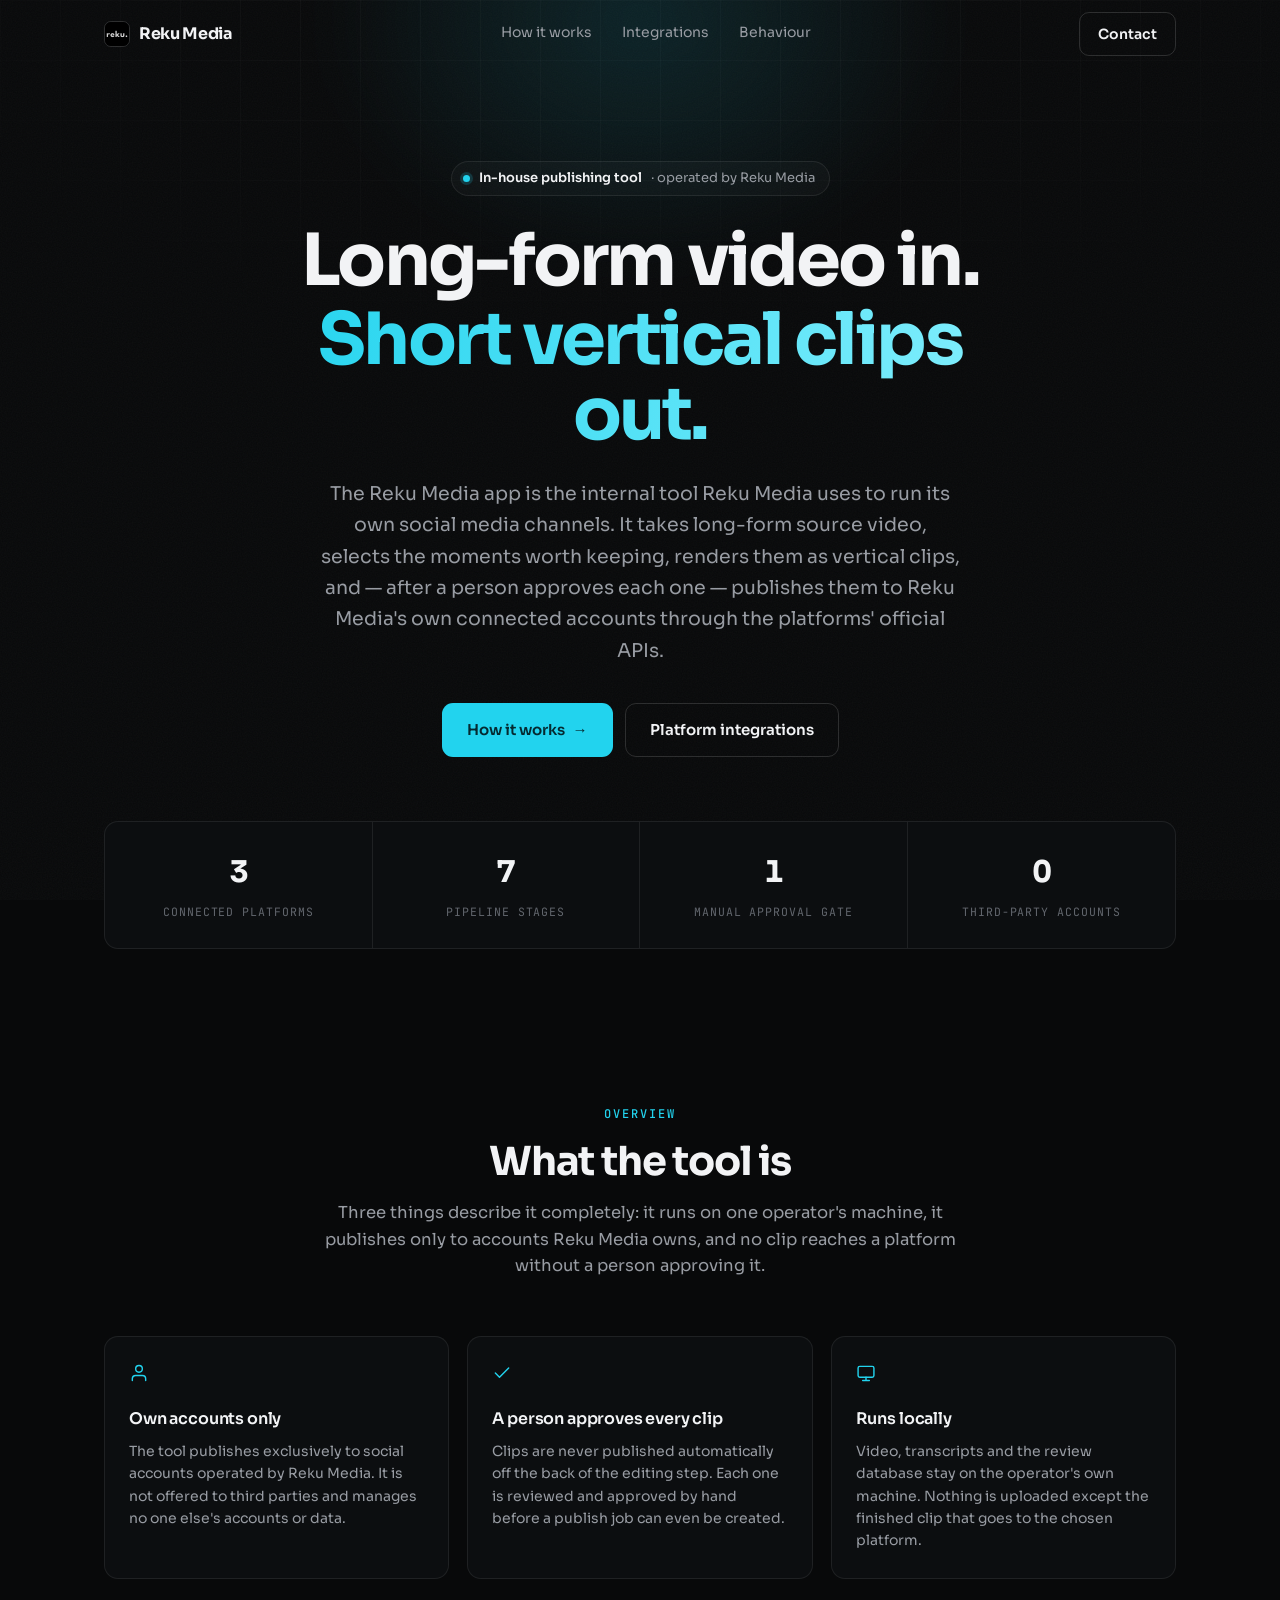
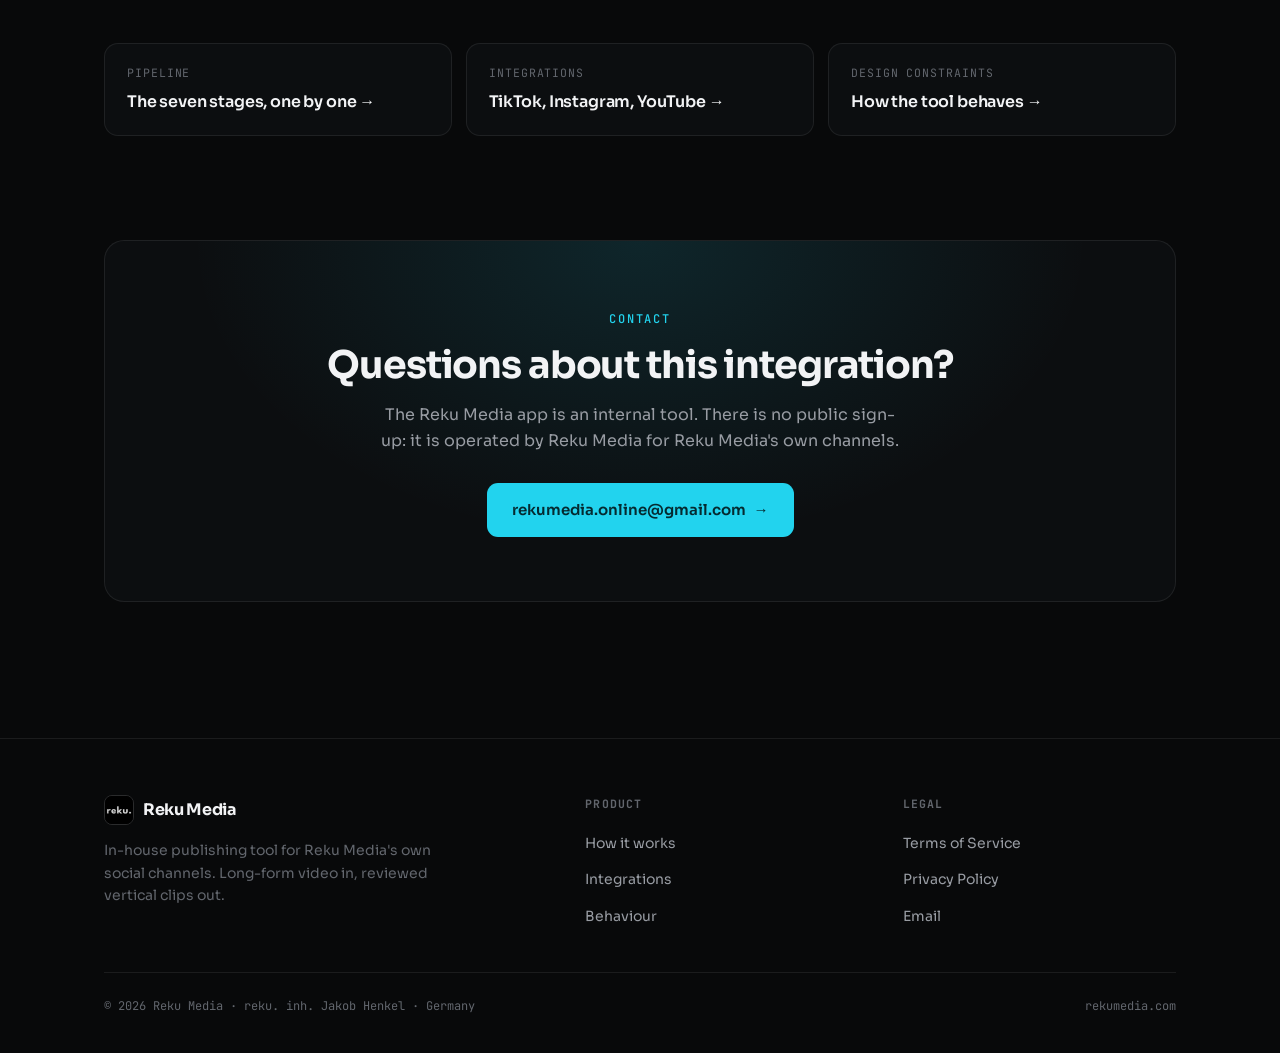
==== commit 40185db0: "App-Name einheitlich „Reku Media“ (vorher „Clipping Publisher“), passend zum OAuth-Branding Co-Autho" ====
--- a/index.html
+++ b/index.html
@@ -3,8 +3,8 @@
 <head>
 <meta charset="utf-8">
 <meta name="viewport" content="width=device-width, initial-scale=1">
-<title>Clipping Publisher — Reku Media</title>
-<meta name="description" content="Clipping Publisher is the in-house publishing tool operated by Reku Media. It turns long-form source video into short vertical clips and publishes them to Reku Media's own connected social accounts through official platform APIs.">
+<title>Reku Media</title>
+<meta name="description" content="The Reku Media app is an in-house publishing tool. It turns long-form source video into short vertical clips and publishes them to Reku Media's own connected social accounts through official platform APIs.">
 <link rel="icon" href="/assets/favicon-32.png" sizes="32x32">
 <link rel="icon" href="/assets/favicon-16.png" sizes="16x16">
 <link rel="apple-touch-icon" href="/assets/apple-touch-icon.png">
@@ -30,7 +30,7 @@
   <div class="container nav">
     <a class="brand" href="/">
       <img class="mark" src="/assets/reku-mark.png" alt="" width="26" height="26">
-      Reku Media <span class="sep">/</span> <span class="tool">Clipping Publisher</span>
+      Reku Media
     </a>
     <nav class="nav-links">
       <a href="/how-it-works">How it works</a>
@@ -54,7 +54,7 @@
         <span class="line"><span class="line-in accent">Short vertical clips out.</span></span>
       </h1>
       <p class="lead fade-up fu2">
-        Clipping Publisher is the internal tool Reku Media uses to run its own social media
+        The Reku Media app is the internal tool Reku Media uses to run its own social media
         channels. It takes long-form source video, selects the moments worth keeping, renders
         them as vertical clips, and — after a person approves each one — publishes them to
         Reku Media's own connected accounts through the platforms' official APIs.
@@ -137,7 +137,7 @@
       <span class="eyebrow">Contact</span>
       <h2 style="margin-top:14px;">Questions about this integration?</h2>
       <p>
-        Clipping Publisher is an internal tool. There is no public sign-up: it is operated by
+        The Reku Media app is an internal tool. There is no public sign-up: it is operated by
         Reku Media for Reku Media's own channels.
       </p>
       <a class="btn btn-primary btn-lg" href="mailto:rekumedia.online@gmail.com">
@@ -154,7 +154,7 @@
       <div class="foot-brand">
         <a class="brand" href="/">
           <img class="mark" src="/assets/reku-mark.png" alt="" width="30" height="30">
-          Reku Media <span class="sep">/</span> <span class="tool">Clipping Publisher</span>
+          Reku Media
         </a>
         <p>
           In-house publishing tool for Reku Media's own social channels. Long-form video in,
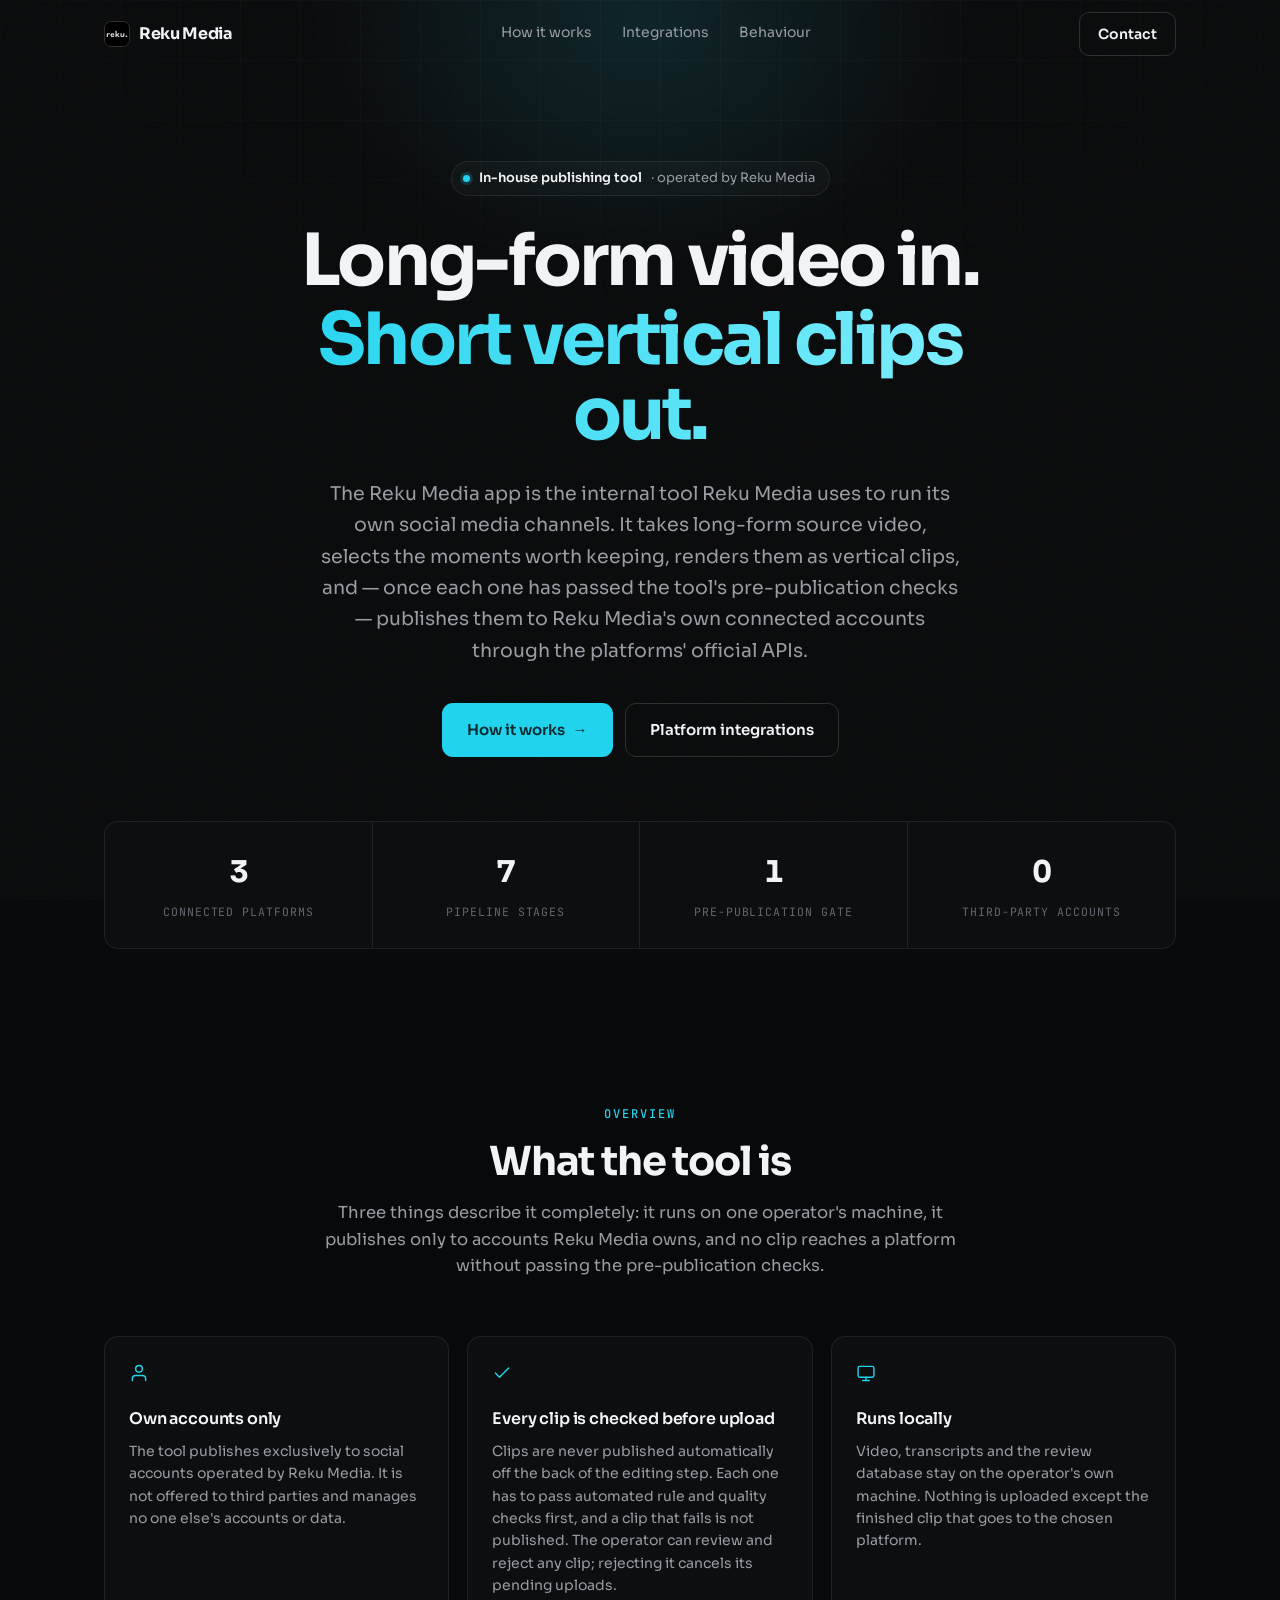
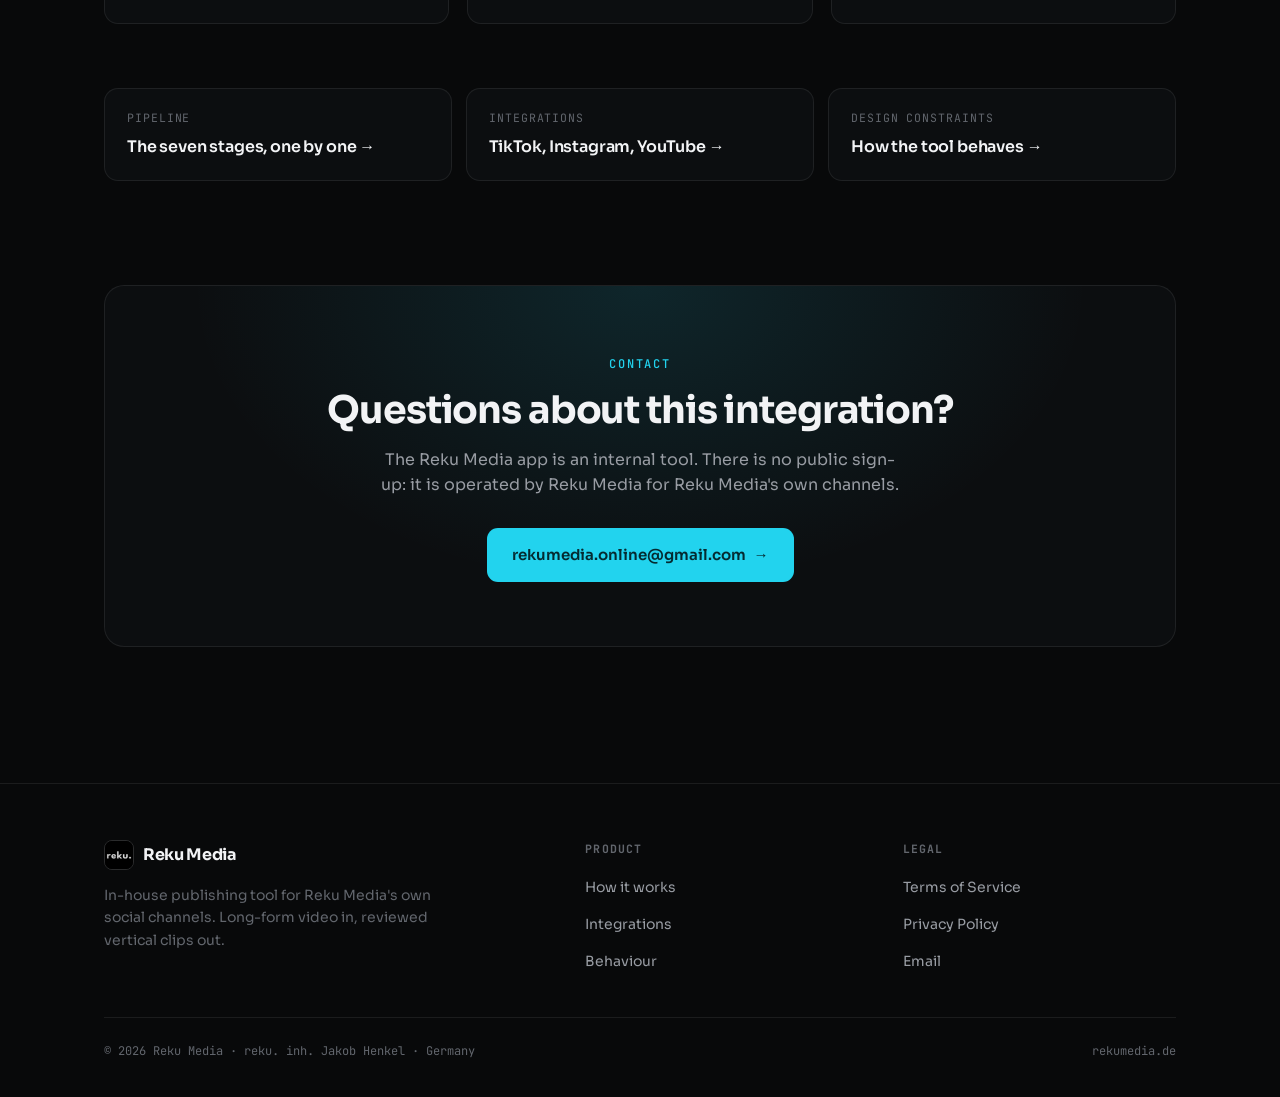
==== commit 7110cb47: "Freigabe beschreibt den echten Ablauf: automatische Prüfungen vor jedem Upload statt Hand-Freigabe; " ====
--- a/index.html
+++ b/index.html
@@ -56,7 +56,7 @@
       <p class="lead fade-up fu2">
         The Reku Media app is the internal tool Reku Media uses to run its own social media
         channels. It takes long-form source video, selects the moments worth keeping, renders
-        them as vertical clips, and — after a person approves each one — publishes them to
+        them as vertical clips, and — once each one has passed the tool's pre-publication checks — publishes them to
         Reku Media's own connected accounts through the platforms' official APIs.
       </p>
       <div class="hero-actions fade-up fu3">
@@ -76,7 +76,7 @@
       </div>
       <div class="stat">
         <div class="stat-num" data-count="1">1</div>
-        <div class="stat-label">Manual approval gate</div>
+        <div class="stat-label">Pre-publication gate</div>
       </div>
       <div class="stat">
         <div class="stat-num" data-count="0">0</div>
@@ -91,7 +91,7 @@
       <h2>What the tool is</h2>
       <p>
         Three things describe it completely: it runs on one operator's machine, it publishes only
-        to accounts Reku Media owns, and no clip reaches a platform without a person approving it.
+        to accounts Reku Media owns, and no clip reaches a platform without passing the pre-publication checks.
       </p>
     </div>
     <div class="principles">
@@ -104,8 +104,8 @@
 
       <div class="principle reveal d1">
         <span class="pic"><svg viewBox="0 0 24 24" fill="none" stroke="currentColor" stroke-width="1.7" stroke-linecap="round" stroke-linejoin="round"><path d="M20 6 9 17l-5-5"/></svg></span>
-        <h3>A person approves every clip</h3>
-        <p>Clips are never published automatically off the back of the editing step. Each one is reviewed and approved by hand before a publish job can even be created.</p>
+        <h3>Every clip is checked before upload</h3>
+        <p>Clips are never published automatically off the back of the editing step. Each one has to pass automated rule and quality checks first, and a clip that fails is not published. The operator can review and reject any clip; rejecting it cancels its pending uploads.</p>
       </div>
 
       <div class="principle reveal d2">
@@ -180,7 +180,7 @@
     </div>
     <div class="foot-bottom">
       <span>© 2026 Reku Media · reku. inh. Jakob Henkel · Germany</span>
-      <span>rekumedia.com</span>
+      <span>rekumedia.de</span>
     </div>
   </div>
 </footer>
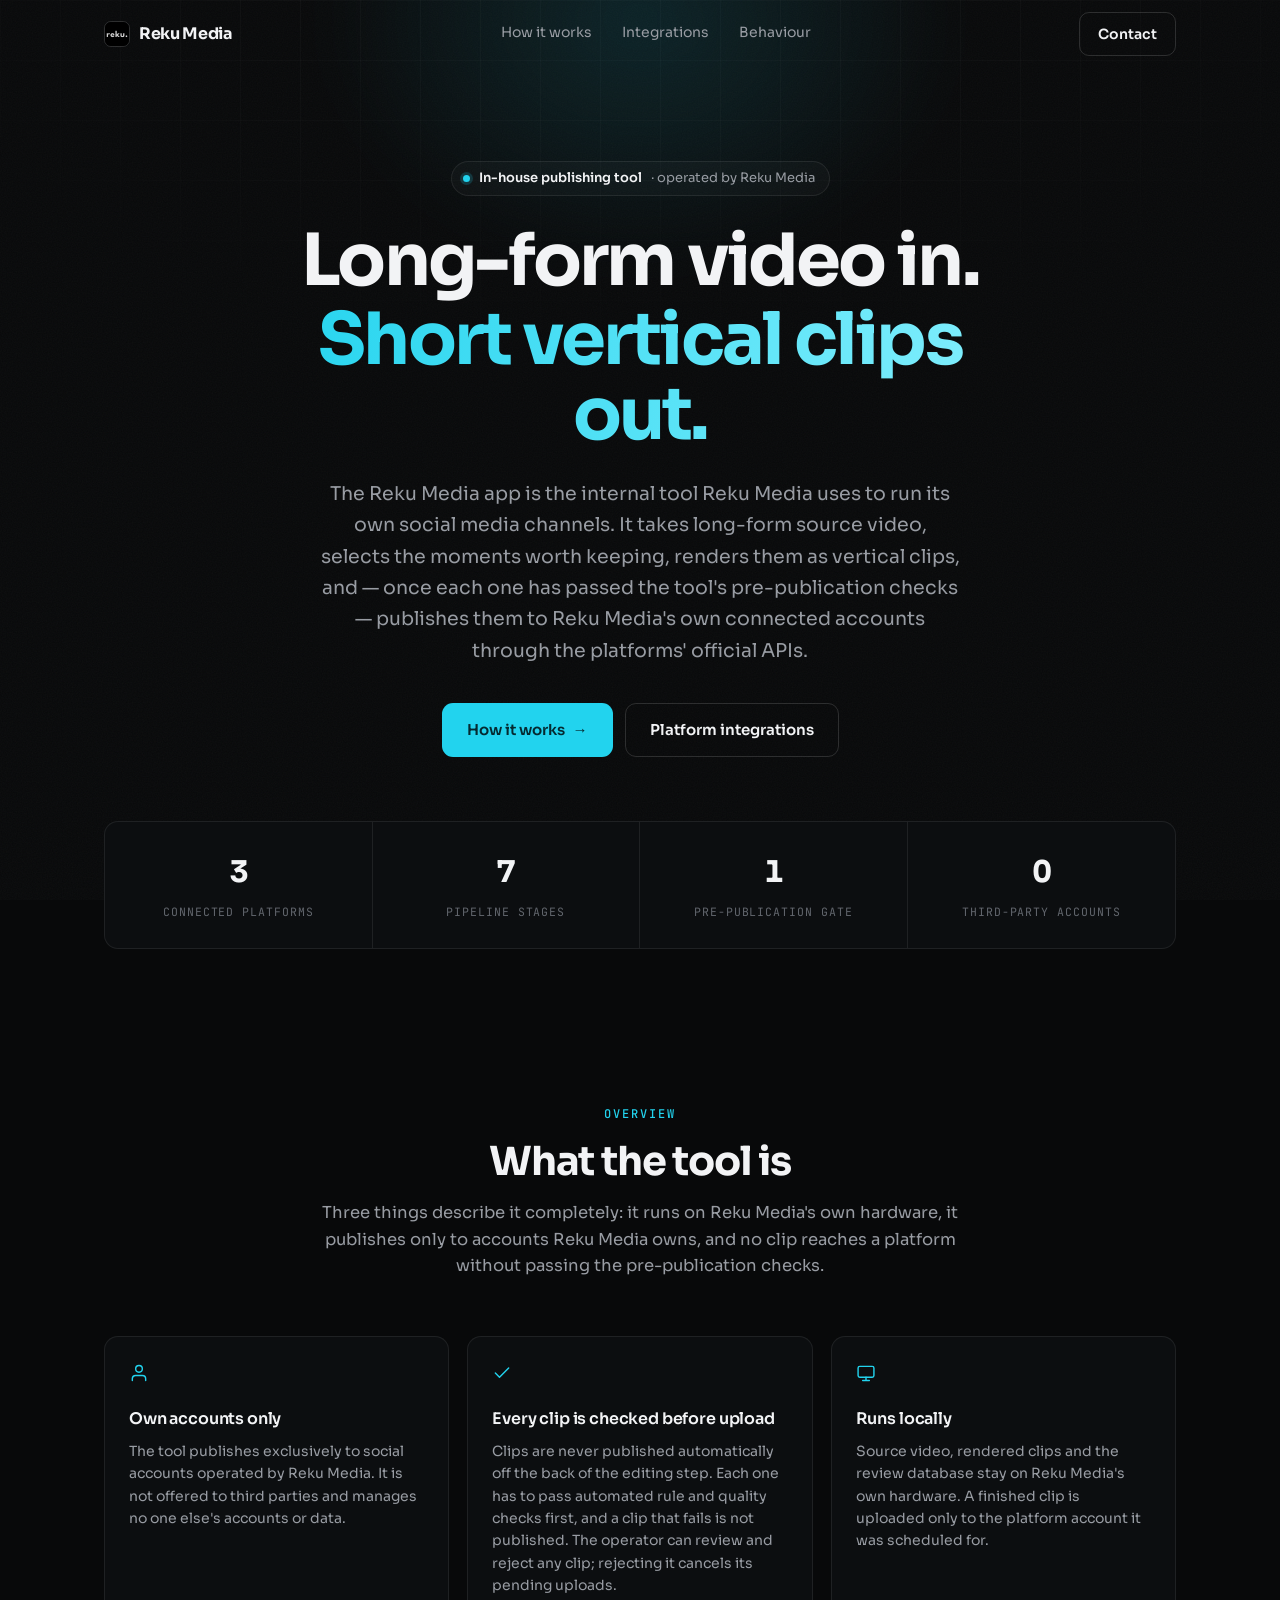
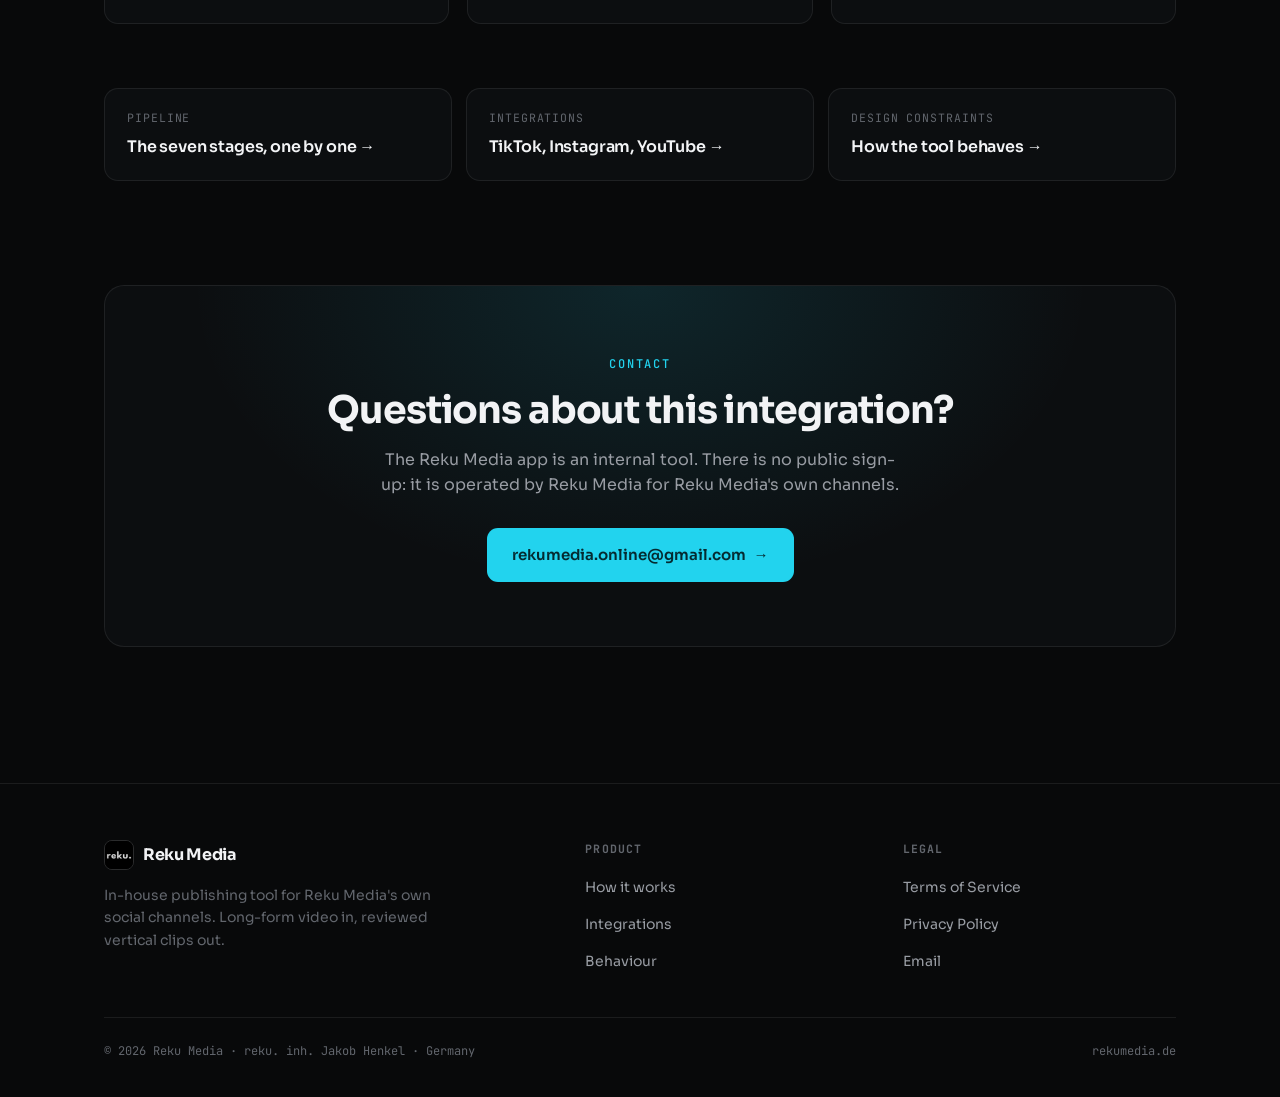
==== commit 2c111b4b: "Eigene Hardware statt einer Maschine; lokale Verarbeitung so beschrieben, wie sie läuft (KI-Modelle " ====
--- a/index.html
+++ b/index.html
@@ -90,7 +90,7 @@
       <span class="eyebrow">Overview</span>
       <h2>What the tool is</h2>
       <p>
-        Three things describe it completely: it runs on one operator's machine, it publishes only
+        Three things describe it completely: it runs on Reku Media's own hardware, it publishes only
         to accounts Reku Media owns, and no clip reaches a platform without passing the pre-publication checks.
       </p>
     </div>
@@ -111,7 +111,7 @@
       <div class="principle reveal d2">
         <span class="pic"><svg viewBox="0 0 24 24" fill="none" stroke="currentColor" stroke-width="1.7" stroke-linecap="round" stroke-linejoin="round"><rect x="2.5" y="4" width="19" height="13" rx="2"/><path d="M8 21h8M12 17v4"/></svg></span>
         <h3>Runs locally</h3>
-        <p>Video, transcripts and the review database stay on the operator's own machine. Nothing is uploaded except the finished clip that goes to the chosen platform.</p>
+        <p>Source video, rendered clips and the review database stay on Reku Media's own hardware. A finished clip is uploaded only to the platform account it was scheduled for.</p>
       </div>
 
     </div>
